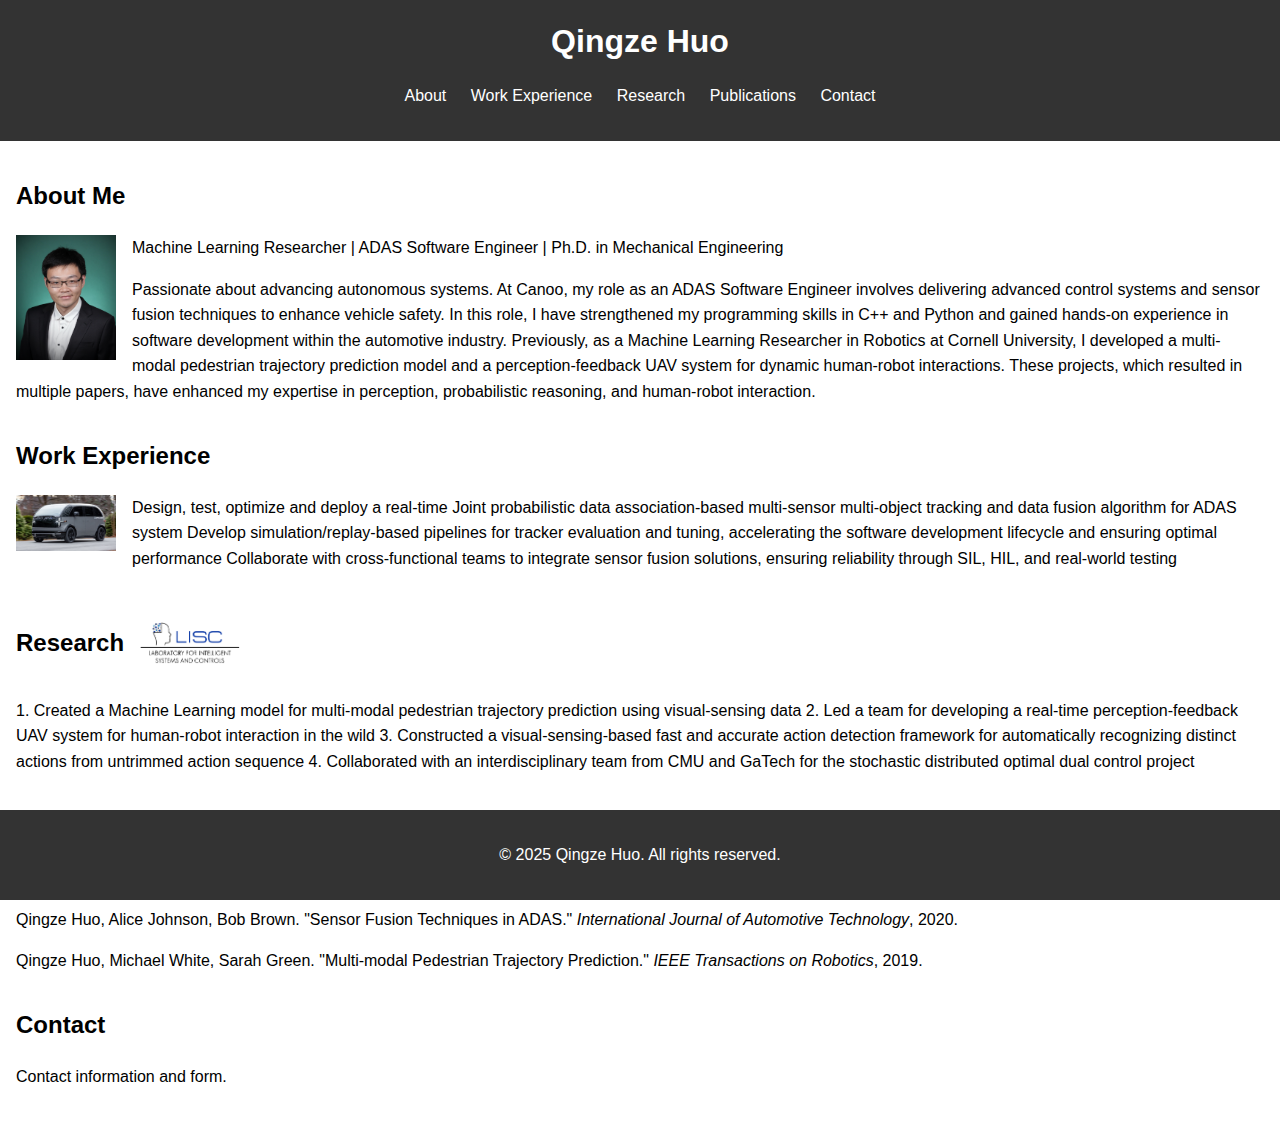
==== index.html @ 4735764d "Refactor research section in index.html to include a header and structured publications list; update" ====
<!DOCTYPE html>
<html lang="en">
    <head>
        <meta charset="UTF-8">
        <meta name="viewport" content="width=device-width, initial-scale=1.0">
        <title>Qingze Huo</title>
        <link rel="stylesheet" href="styles.css">
    </head>
    <body>
        <header>
            <h1>Qingze Huo</h1>
            <nav>
                <ul>
                    <li><a href="#about">About</a></li>
                    <li><a href="#work">Work Experience</a></li>
                    <li><a href="#research">Research</a></li>
                    <li><a href="#publications">Publications</a></li>
                    <li><a href="#contact">Contact</a></li>
                </ul>
            </nav>
        </header>
        <main>
            <section id="about">
                <h2>About Me</h2>
                <img src="images/headshot.jpg" alt="Qingze Huo" class="float-image">
                <p>Machine Learning Researcher | ADAS Software Engineer | Ph.D. in Mechanical Engineering</p>
                <p>Passionate about advancing autonomous systems. 
                    At Canoo, my role as an ADAS Software Engineer involves delivering advanced control systems and sensor fusion techniques to enhance vehicle safety. 
                    In this role, I have strengthened my programming skills in C++ and Python and gained hands-on experience in software development within the automotive industry. 
                    Previously, as a Machine Learning Researcher in Robotics at Cornell University, I developed a multi-modal pedestrian trajectory prediction model and a perception-feedback UAV system for dynamic human-robot interactions.
                    These projects, which resulted in multiple papers, have enhanced my expertise in perception, probabilistic reasoning, and human-robot interaction.</p>
            </section>
            <section id="work">
                <h2>Work Experience</h2>
                <img src="images/Canoo-LDV-28.jpg.avif" alt="Work Experience Image" class="float-image">
                <p>Design, test, optimize and deploy a real-time Joint probabilistic data association-based multi-sensor multi-object tracking and data fusion algorithm for ADAS system
                Develop simulation/replay-based pipelines for tracker evaluation and tuning, accelerating the software development lifecycle and ensuring optimal performance
                Collaborate with cross-functional teams to integrate sensor fusion solutions, ensuring reliability through SIL, HIL, and real-world testing</p>
            </section>
            <section id="research">
                <div class="research-header">
                    <h2>Research</h2>
                    <img src="images/lisc_logo_new.png" alt="Research Image" class="research-image">
                </div>
                <p>1. Created a Machine Learning model for multi-modal pedestrian trajectory prediction using visual-sensing data
                    2. Led a team for developing a real-time perception-feedback UAV system for human-robot interaction in the wild
                    3. Constructed a visual-sensing-based fast and accurate action detection framework for automatically recognizing distinct actions from untrimmed action sequence
                    4. Collaborated with an interdisciplinary team from CMU and GaTech for the stochastic distributed optimal dual control project</p>
            </section>
            <section id="publications">
                <h2>Publications</h2>
                <ul class="publications-list">
                    <li>Qingze Huo, John Doe, Jane Smith. "Advanced Control Systems for Autonomous Vehicles." <em>Journal of Autonomous Systems</em>, 2021.</li>
                    <li>Qingze Huo, Alice Johnson, Bob Brown. "Sensor Fusion Techniques in ADAS." <em>International Journal of Automotive Technology</em>, 2020.</li>
                    <li>Qingze Huo, Michael White, Sarah Green. "Multi-modal Pedestrian Trajectory Prediction." <em>IEEE Transactions on Robotics</em>, 2019.</li>
                    <!-- Add more publications as needed -->
                </ul>
            </section>
            <section id="contact">
                <h2>Contact</h2>
                <p>Contact information and form.</p>
            </section>
        </main>
        <footer>
            <p>&copy; 2025 Qingze Huo. All rights reserved.</p>
        </footer>
    </body>
</html>
---- styles.css ----
body {
    font-family: Arial, sans-serif;
    margin: 0;
    padding: 0;
    line-height: 1.6;
}

header {
    background: #333;
    color: #fff;
    padding: 1rem 0;
    text-align: center;
}

header h1 {
    margin: 0;
}

nav ul {
    list-style: none;
    padding: 0;
}

nav ul li {
    display: inline;
    margin: 0 10px;
}

nav ul li a {
    color: #fff;
    text-decoration: none;
}

main {
    padding: 1rem;
}

section {
    margin-bottom: 2rem;
}

.float-image {
    float: left;
    margin-right: 1rem;
    width: 100px; /* Adjusted width */
    height: auto; /* Maintain aspect ratio */
}

.research-header {
    display: flex;
    align-items: center;
}

.research-image {
    margin-left: 1rem;
    width: 100px; /* Adjusted width */
    height: auto; /* Maintain aspect ratio */
}

.publications-list {
    list-style-type: none; /* Remove default list styling */
    padding: 0;
}

.publications-list li {
    margin-bottom: 1rem; /* Add space between list items */
}

footer {
    background: #333;
    color: #fff;
    text-align: center;
    padding: 1rem 0;
    position: fixed;
    width: 100%;
    bottom: 0;
}

img {
    max-width: 100%;
    height: auto;
}
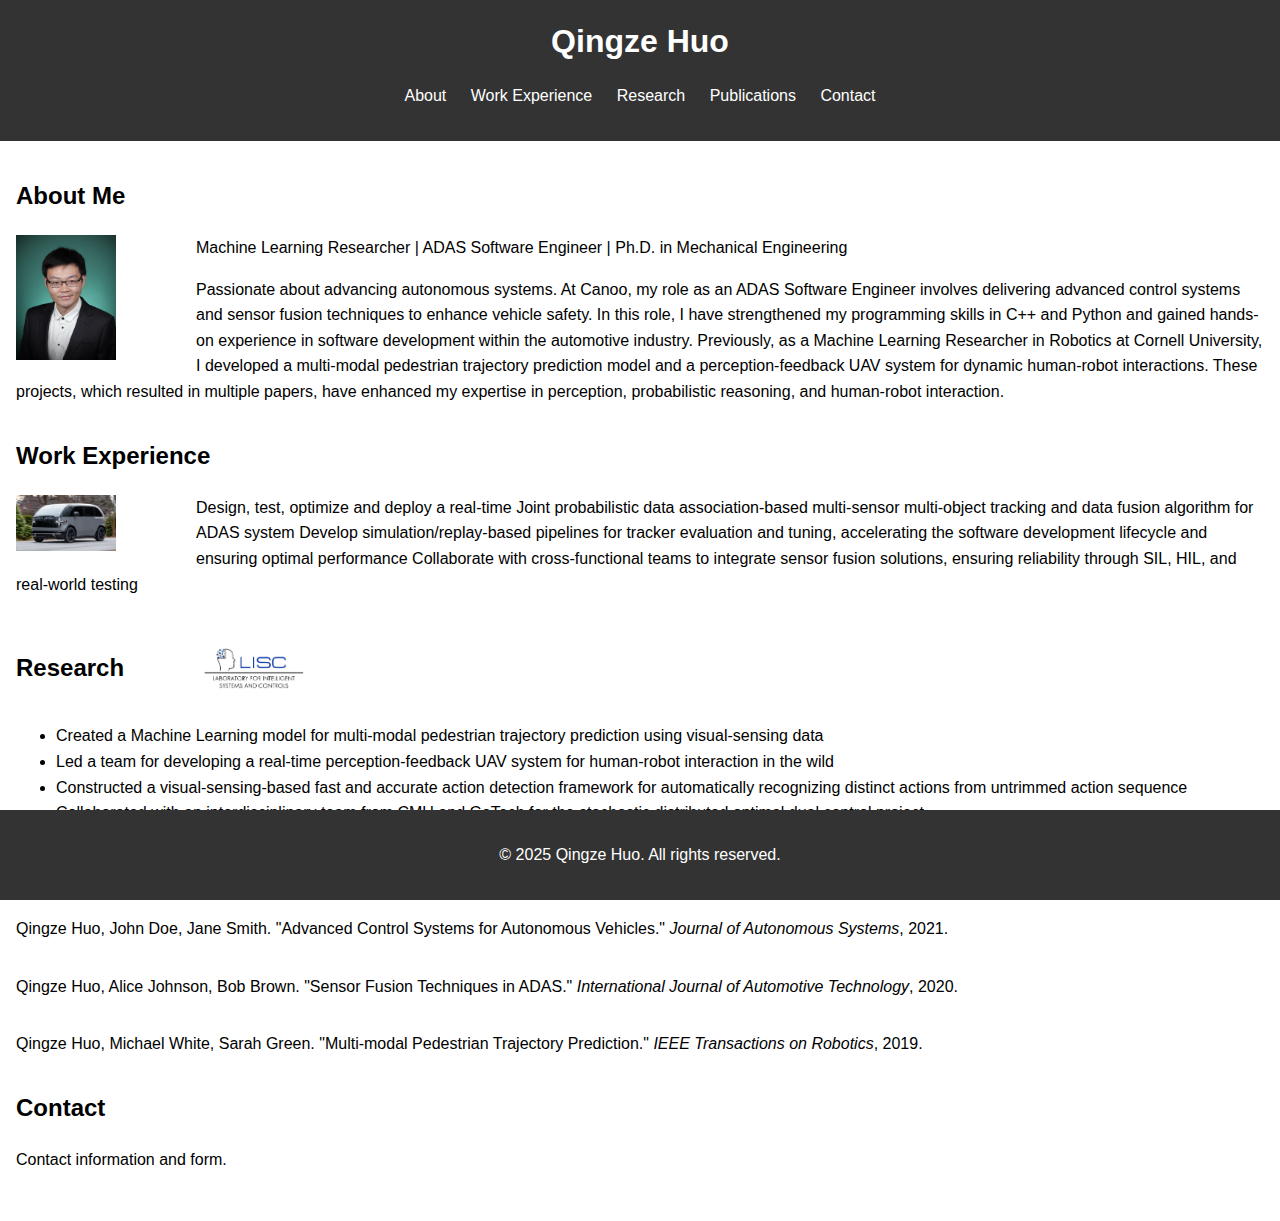
==== commit 672fc1a4: "Refactor research section in index.html to use a structured list for publications; update styles.css" ====
--- a/index.html
+++ b/index.html
@@ -42,10 +42,12 @@
                     <h2>Research</h2>
                     <img src="images/lisc_logo_new.png" alt="Research Image" class="research-image">
                 </div>
-                <p>1. Created a Machine Learning model for multi-modal pedestrian trajectory prediction using visual-sensing data
-                    2. Led a team for developing a real-time perception-feedback UAV system for human-robot interaction in the wild
-                    3. Constructed a visual-sensing-based fast and accurate action detection framework for automatically recognizing distinct actions from untrimmed action sequence
-                    4. Collaborated with an interdisciplinary team from CMU and GaTech for the stochastic distributed optimal dual control project</p>
+                <ul>
+                    <li>Created a Machine Learning model for multi-modal pedestrian trajectory prediction using visual-sensing data</li>
+                    <li>Led a team for developing a real-time perception-feedback UAV system for human-robot interaction in the wild</li>
+                    <li>Constructed a visual-sensing-based fast and accurate action detection framework for automatically recognizing distinct actions from untrimmed action sequence</li>
+                    <li>Collaborated with an interdisciplinary team from CMU and GaTech for the stochastic distributed optimal dual control project</li>
+                </ul>
             </section>
             <section id="publications">
                 <h2>Publications</h2>
--- a/styles.css
+++ b/styles.css
@@ -41,7 +41,7 @@
 
 .float-image {
     float: left;
-    margin-right: 1rem;
+    margin-right: 5rem;
     width: 100px; /* Adjusted width */
     height: auto; /* Maintain aspect ratio */
 }
@@ -52,7 +52,7 @@
 }
 
 .research-image {
-    margin-left: 1rem;
+    margin-left: 5rem;
     width: 100px; /* Adjusted width */
     height: auto; /* Maintain aspect ratio */
 }
@@ -63,7 +63,7 @@
 }
 
 .publications-list li {
-    margin-bottom: 1rem; /* Add space between list items */
+    margin-bottom: 2rem; /* Add space between list items */
 }
 
 footer {
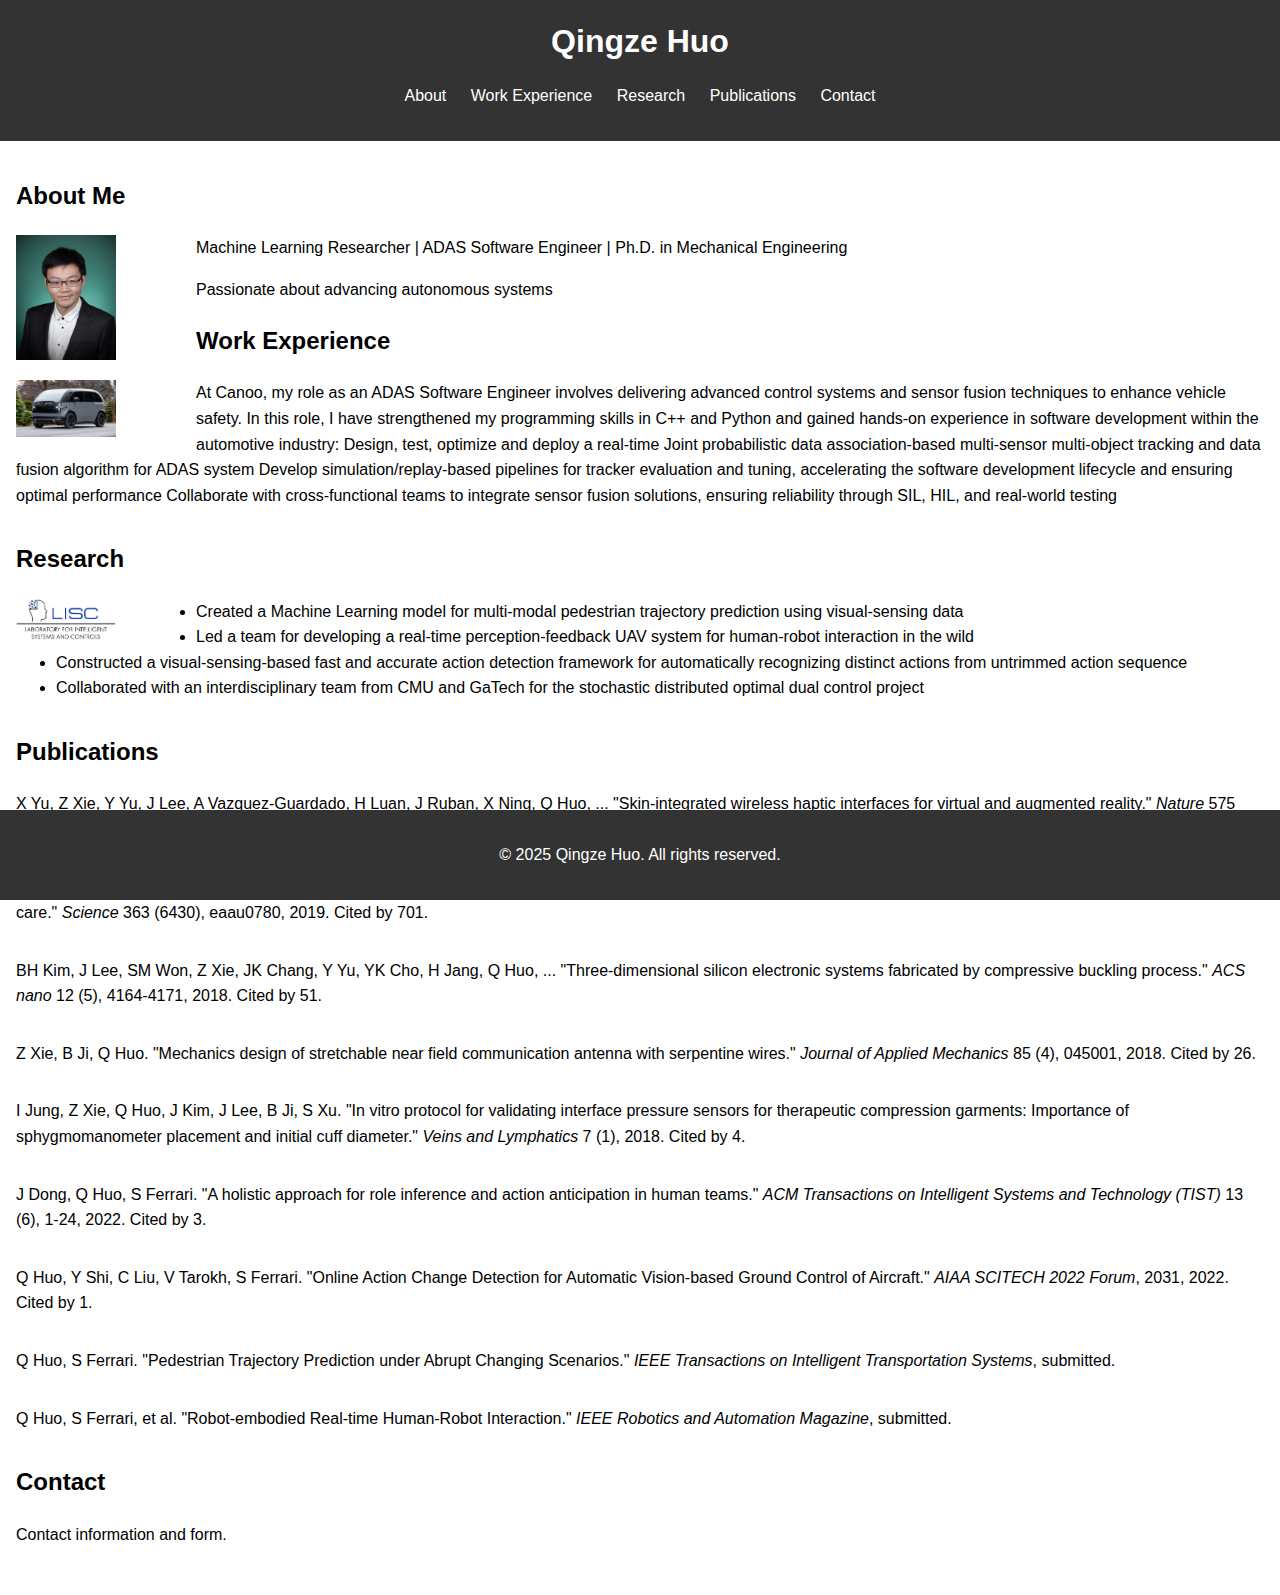
==== commit 5cb98657: "Update personal and research sections in index.html; enhance work experience details and add new pub" ====
--- a/index.html
+++ b/index.html
@@ -24,24 +24,19 @@
                 <h2>About Me</h2>
                 <img src="images/headshot.jpg" alt="Qingze Huo" class="float-image">
                 <p>Machine Learning Researcher | ADAS Software Engineer | Ph.D. in Mechanical Engineering</p>
-                <p>Passionate about advancing autonomous systems. 
-                    At Canoo, my role as an ADAS Software Engineer involves delivering advanced control systems and sensor fusion techniques to enhance vehicle safety. 
-                    In this role, I have strengthened my programming skills in C++ and Python and gained hands-on experience in software development within the automotive industry. 
-                    Previously, as a Machine Learning Researcher in Robotics at Cornell University, I developed a multi-modal pedestrian trajectory prediction model and a perception-feedback UAV system for dynamic human-robot interactions.
-                    These projects, which resulted in multiple papers, have enhanced my expertise in perception, probabilistic reasoning, and human-robot interaction.</p>
-            </section>
+                <p>Passionate about advancing autonomous systems </p>
             <section id="work">
                 <h2>Work Experience</h2>
                 <img src="images/Canoo-LDV-28.jpg.avif" alt="Work Experience Image" class="float-image">
-                <p>Design, test, optimize and deploy a real-time Joint probabilistic data association-based multi-sensor multi-object tracking and data fusion algorithm for ADAS system
+                <p>At Canoo, my role as an ADAS Software Engineer involves delivering advanced control systems and sensor fusion techniques to enhance vehicle safety. 
+                In this role, I have strengthened my programming skills in C++ and Python and gained hands-on experience in software development within the automotive industry:
+                Design, test, optimize and deploy a real-time Joint probabilistic data association-based multi-sensor multi-object tracking and data fusion algorithm for ADAS system
                 Develop simulation/replay-based pipelines for tracker evaluation and tuning, accelerating the software development lifecycle and ensuring optimal performance
                 Collaborate with cross-functional teams to integrate sensor fusion solutions, ensuring reliability through SIL, HIL, and real-world testing</p>
             </section>
             <section id="research">
-                <div class="research-header">
-                    <h2>Research</h2>
-                    <img src="images/lisc_logo_new.png" alt="Research Image" class="research-image">
-                </div>
+                <h2>Research</h2>
+                <img src="images/lisc_logo_new.png" alt="lisc logo" class="float-image">
                 <ul>
                     <li>Created a Machine Learning model for multi-modal pedestrian trajectory prediction using visual-sensing data</li>
                     <li>Led a team for developing a real-time perception-feedback UAV system for human-robot interaction in the wild</li>
@@ -52,9 +47,15 @@
             <section id="publications">
                 <h2>Publications</h2>
                 <ul class="publications-list">
-                    <li>Qingze Huo, John Doe, Jane Smith. "Advanced Control Systems for Autonomous Vehicles." <em>Journal of Autonomous Systems</em>, 2021.</li>
-                    <li>Qingze Huo, Alice Johnson, Bob Brown. "Sensor Fusion Techniques in ADAS." <em>International Journal of Automotive Technology</em>, 2020.</li>
-                    <li>Qingze Huo, Michael White, Sarah Green. "Multi-modal Pedestrian Trajectory Prediction." <em>IEEE Transactions on Robotics</em>, 2019.</li>
+                    <li>X Yu, Z Xie, Y Yu, J Lee, A Vazquez-Guardado, H Luan, J Ruban, X Ning, Q Huo, ... "Skin-integrated wireless haptic interfaces for virtual and augmented reality." <em>Nature</em> 575 (7783), 473-479, 2019. Cited by 852.</li>
+                    <li>HU Chung, BH Kim, JY Lee, J Lee, Z Xie, EM Ibler, KH Lee, A Banks, Q Huo, ... "Binodal, wireless epidermal electronic systems with in-sensor analytics for neonatal intensive care." <em>Science</em> 363 (6430), eaau0780, 2019. Cited by 701.</li>
+                    <li>BH Kim, J Lee, SM Won, Z Xie, JK Chang, Y Yu, YK Cho, H Jang, Q Huo, ... "Three-dimensional silicon electronic systems fabricated by compressive buckling process." <em>ACS nano</em> 12 (5), 4164-4171, 2018. Cited by 51.</li>
+                    <li>Z Xie, B Ji, Q Huo. "Mechanics design of stretchable near field communication antenna with serpentine wires." <em>Journal of Applied Mechanics</em> 85 (4), 045001, 2018. Cited by 26.</li>
+                    <li>I Jung, Z Xie, Q Huo, J Kim, J Lee, B Ji, S Xu. "In vitro protocol for validating interface pressure sensors for therapeutic compression garments: Importance of sphygmomanometer placement and initial cuff diameter." <em>Veins and Lymphatics</em> 7 (1), 2018. Cited by 4.</li>
+                    <li>J Dong, Q Huo, S Ferrari. "A holistic approach for role inference and action anticipation in human teams." <em>ACM Transactions on Intelligent Systems and Technology (TIST)</em> 13 (6), 1-24, 2022. Cited by 3.</li>
+                    <li>Q Huo, Y Shi, C Liu, V Tarokh, S Ferrari. "Online Action Change Detection for Automatic Vision-based Ground Control of Aircraft." <em>AIAA SCITECH 2022 Forum</em>, 2031, 2022. Cited by 1.</li>
+                    <li>Q Huo, S Ferrari. "Pedestrian Trajectory Prediction under Abrupt Changing Scenarios." <em>IEEE Transactions on Intelligent Transportation Systems</em>, submitted.</li>
+                    <li>Q Huo, S Ferrari, et al. "Robot-embodied Real-time Human-Robot Interaction." <em>IEEE Robotics and Automation Magazine</em>, submitted.</li>
                     <!-- Add more publications as needed -->
                 </ul>
             </section>
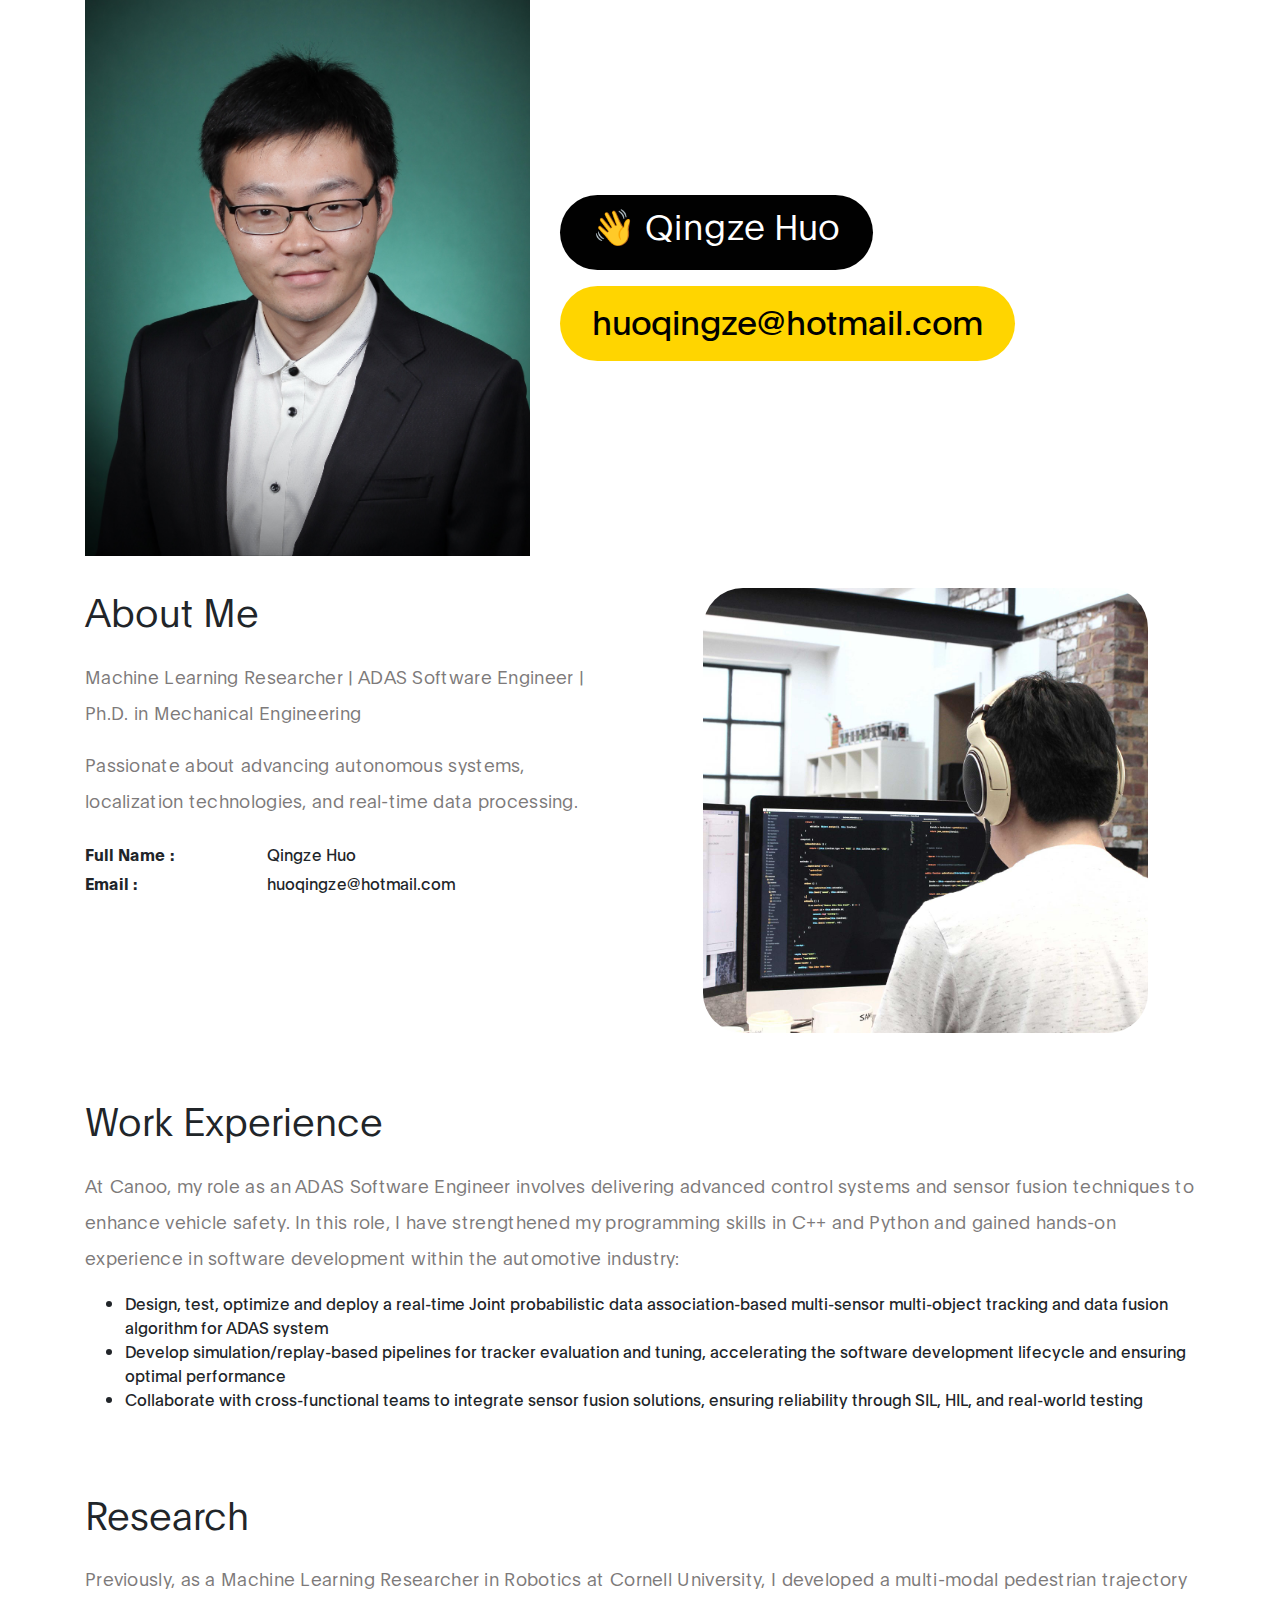
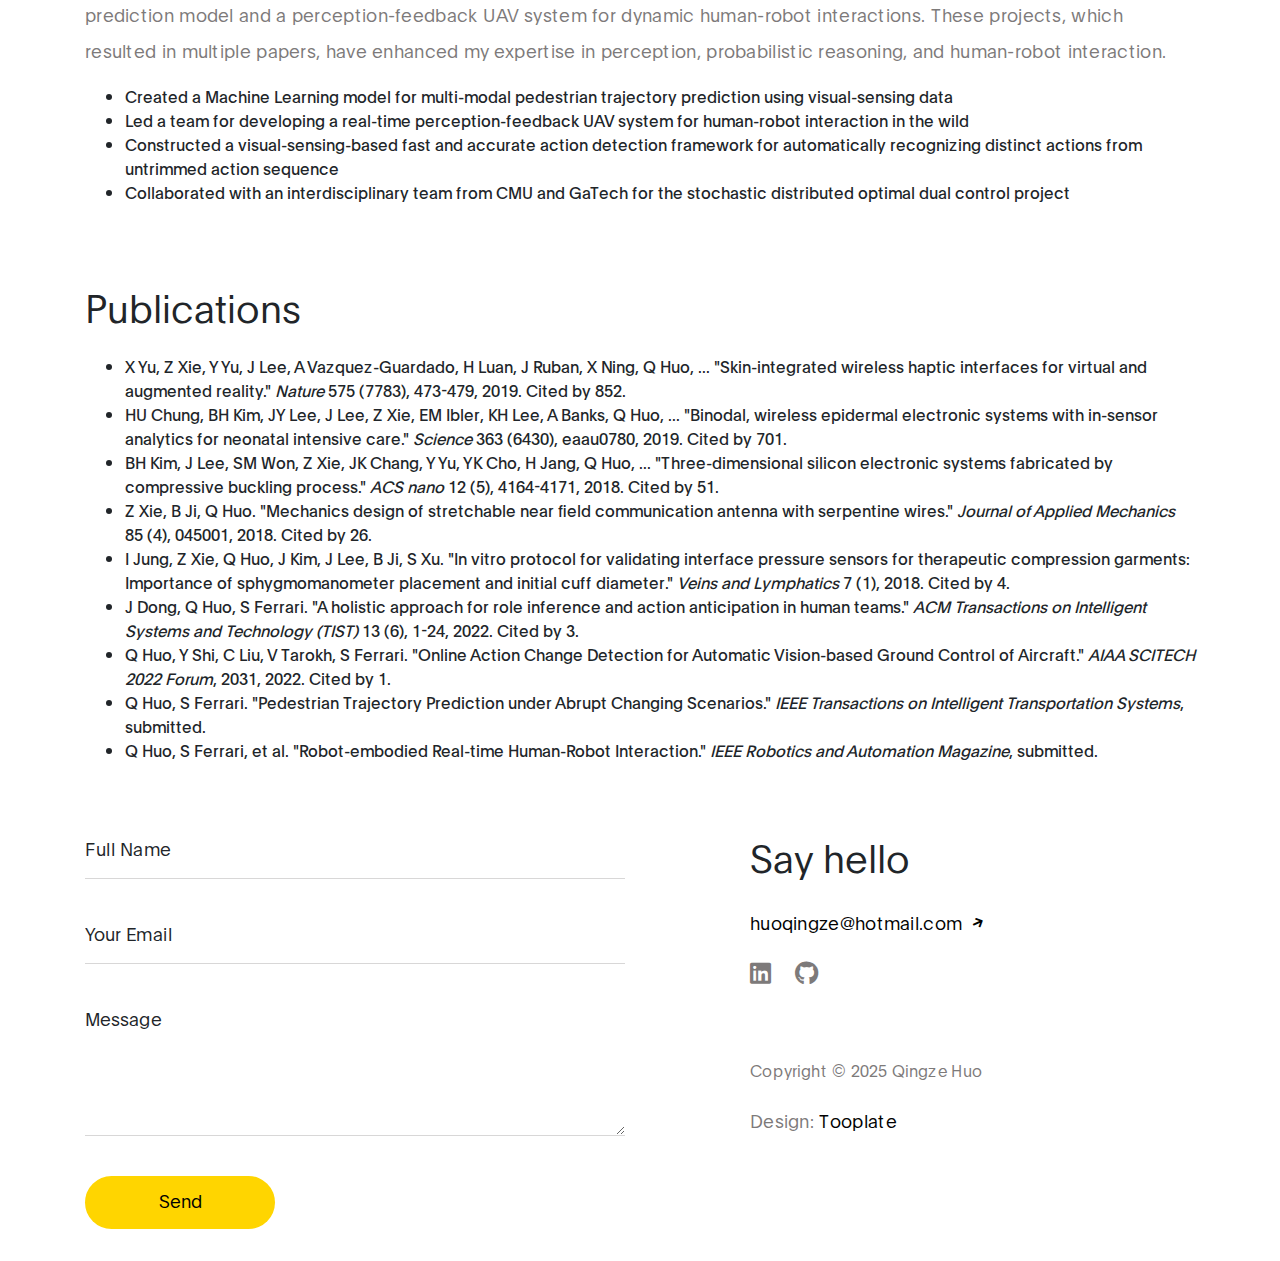
==== commit ab55bf3d: "Add Owl Carousel and Smooth Scroll functionality; include necessary CSS and JS files" ====
--- a/index.html
+++ b/index.html
@@ -1,71 +1,202 @@
-<!DOCTYPE html>
-<html lang="en">
-    <head>
-        <meta charset="UTF-8">
-        <meta name="viewport" content="width=device-width, initial-scale=1.0">
-        <title>Qingze Huo</title>
-        <link rel="stylesheet" href="styles.css">
-    </head>
-    <body>
-        <header>
-            <h1>Qingze Huo</h1>
-            <nav>
-                <ul>
-                    <li><a href="#about">About</a></li>
-                    <li><a href="#work">Work Experience</a></li>
-                    <li><a href="#research">Research</a></li>
-                    <li><a href="#publications">Publications</a></li>
-                    <li><a href="#contact">Contact</a></li>
-                </ul>
-            </nav>
-        </header>
-        <main>
-            <section id="about">
-                <h2>About Me</h2>
-                <img src="images/headshot.jpg" alt="Qingze Huo" class="float-image">
-                <p>Machine Learning Researcher | ADAS Software Engineer | Ph.D. in Mechanical Engineering</p>
-                <p>Passionate about advancing autonomous systems </p>
-            <section id="work">
-                <h2>Work Experience</h2>
-                <img src="images/Canoo-LDV-28.jpg.avif" alt="Work Experience Image" class="float-image">
-                <p>At Canoo, my role as an ADAS Software Engineer involves delivering advanced control systems and sensor fusion techniques to enhance vehicle safety. 
-                In this role, I have strengthened my programming skills in C++ and Python and gained hands-on experience in software development within the automotive industry:
-                Design, test, optimize and deploy a real-time Joint probabilistic data association-based multi-sensor multi-object tracking and data fusion algorithm for ADAS system
-                Develop simulation/replay-based pipelines for tracker evaluation and tuning, accelerating the software development lifecycle and ensuring optimal performance
-                Collaborate with cross-functional teams to integrate sensor fusion solutions, ensuring reliability through SIL, HIL, and real-world testing</p>
-            </section>
-            <section id="research">
-                <h2>Research</h2>
-                <img src="images/lisc_logo_new.png" alt="lisc logo" class="float-image">
-                <ul>
-                    <li>Created a Machine Learning model for multi-modal pedestrian trajectory prediction using visual-sensing data</li>
-                    <li>Led a team for developing a real-time perception-feedback UAV system for human-robot interaction in the wild</li>
-                    <li>Constructed a visual-sensing-based fast and accurate action detection framework for automatically recognizing distinct actions from untrimmed action sequence</li>
-                    <li>Collaborated with an interdisciplinary team from CMU and GaTech for the stochastic distributed optimal dual control project</li>
-                </ul>
-            </section>
-            <section id="publications">
-                <h2>Publications</h2>
-                <ul class="publications-list">
-                    <li>X Yu, Z Xie, Y Yu, J Lee, A Vazquez-Guardado, H Luan, J Ruban, X Ning, Q Huo, ... "Skin-integrated wireless haptic interfaces for virtual and augmented reality." <em>Nature</em> 575 (7783), 473-479, 2019. Cited by 852.</li>
-                    <li>HU Chung, BH Kim, JY Lee, J Lee, Z Xie, EM Ibler, KH Lee, A Banks, Q Huo, ... "Binodal, wireless epidermal electronic systems with in-sensor analytics for neonatal intensive care." <em>Science</em> 363 (6430), eaau0780, 2019. Cited by 701.</li>
-                    <li>BH Kim, J Lee, SM Won, Z Xie, JK Chang, Y Yu, YK Cho, H Jang, Q Huo, ... "Three-dimensional silicon electronic systems fabricated by compressive buckling process." <em>ACS nano</em> 12 (5), 4164-4171, 2018. Cited by 51.</li>
-                    <li>Z Xie, B Ji, Q Huo. "Mechanics design of stretchable near field communication antenna with serpentine wires." <em>Journal of Applied Mechanics</em> 85 (4), 045001, 2018. Cited by 26.</li>
-                    <li>I Jung, Z Xie, Q Huo, J Kim, J Lee, B Ji, S Xu. "In vitro protocol for validating interface pressure sensors for therapeutic compression garments: Importance of sphygmomanometer placement and initial cuff diameter." <em>Veins and Lymphatics</em> 7 (1), 2018. Cited by 4.</li>
-                    <li>J Dong, Q Huo, S Ferrari. "A holistic approach for role inference and action anticipation in human teams." <em>ACM Transactions on Intelligent Systems and Technology (TIST)</em> 13 (6), 1-24, 2022. Cited by 3.</li>
-                    <li>Q Huo, Y Shi, C Liu, V Tarokh, S Ferrari. "Online Action Change Detection for Automatic Vision-based Ground Control of Aircraft." <em>AIAA SCITECH 2022 Forum</em>, 2031, 2022. Cited by 1.</li>
-                    <li>Q Huo, S Ferrari. "Pedestrian Trajectory Prediction under Abrupt Changing Scenarios." <em>IEEE Transactions on Intelligent Transportation Systems</em>, submitted.</li>
-                    <li>Q Huo, S Ferrari, et al. "Robot-embodied Real-time Human-Robot Interaction." <em>IEEE Robotics and Automation Magazine</em>, submitted.</li>
-                    <!-- Add more publications as needed -->
-                </ul>
-            </section>
-            <section id="contact">
-                <h2>Contact</h2>
-                <p>Contact information and form.</p>
-            </section>
-        </main>
-        <footer>
-            <p>&copy; 2025 Qingze Huo. All rights reserved.</p>
-        </footer>
-    </body>
+<!DOCTYPE html>
+<html lang="en">
+<head>
+    <title>Qingze Huo - Professional website</title>
+    <meta charset="UTF-8">
+    <meta http-equiv="X-UA-Compatible" content="IE=Edge">
+    <meta name="description" content="">
+    <meta name="keywords" content="">
+    <meta name="author" content="Tooplate">
+    <meta name="viewport" content="width=device-width, initial-scale=1, maximum-scale=1">
+
+    <link rel="stylesheet" href="css/bootstrap.min.css">
+    <link rel="stylesheet" href="css/all.min.css">
+    <link rel="stylesheet" href="css/owl.carousel.min.css">
+    <link rel="stylesheet" href="css/owl.theme.default.min.css">
+    <link rel="stylesheet" href="css/tooplate-ben-resume-style.css">
+</head>
+
+<body data-spy="scroll" data-target="#navbarNav" data-offset="50">
+
+    <!-- MENU BAR -->
+    <nav class="navbar navbar-expand-lg">
+        <div class="container">
+            <a class="navbar-brand" href="#">Qingze Huo</a>
+            <button class="navbar-toggler" type="button" data-toggle="collapse" data-target="#navbarNav" aria-controls="navbarNav" aria-expanded="false" aria-label="Toggle navigation">
+                <span class="navbar-toggler-icon"></span>
+            </button>
+            <div class="collapse navbar-collapse" id="navbarNav">
+                <ul class="navbar-nav mx-auto">
+                    <li class="nav-item">
+                        <a href="#intro" class="nav-link smoothScroll">Introduction</a>
+                    </li>
+                    <li class="nav-item">
+                        <a href="#about" class="nav-link smoothScroll">About Me</a>
+                    </li>
+                    <li class="nav-item">
+                        <a href="#work" class="nav-link smoothScroll">Work Experience</a>
+                    </li>
+                    <li class="nav-item">
+                        <a href="#research" class="nav-link smoothScroll">Research</a>
+                    </li>
+                    <li class="nav-item">
+                        <a href="#publications" class="nav-link smoothScroll">Publications</a>
+                    </li>
+                    <li class="nav-item">
+                        <a href="#contact" class="nav-link smoothScroll">Contact</a>
+                    </li>
+                </ul>
+                <div class="mt-lg-0 mt-3 mb-4 mb-lg-0">
+                    <a href="#" class="custom-btn btn" download>Download CV</a>
+                </div>
+            </div>
+        </div>
+    </nav>
+
+    <!-- HERO -->
+    <section class="hero d-flex flex-column justify-content-center align-items-center" id="intro">
+        <div class="container">
+            <div class="row">
+                <div class="mx-auto col-lg-5 col-md-5 col-10">
+                    <img src="images/headshot.jpg" class="img-fluid" alt="Qingze Huo">
+                </div>
+                <div class="d-flex flex-column justify-content-center align-items-center col-lg-7 col-md-7 col-12">
+                    <div class="hero-text">
+                        <h1 class="hero-title">👋 Qingze Huo</h1>
+                        <a href="mailto:huoqingze@hotmail.com" class="email-link">huoqingze@hotmail.com</a>
+                    </div>
+                </div>
+            </div>
+        </div>
+    </section>
+
+    <!-- ABOUT -->
+    <section class="about section-padding" id="about">
+        <div class="container">
+            <div class="row">
+                <div class="col-lg-6 col-md-6 col-12">
+                    <h3 class="mb-4">About Me</h3>
+                    <p>Machine Learning Researcher | ADAS Software Engineer | Ph.D. in Mechanical Engineering</p>
+                    <p>Passionate about advancing autonomous systems, localization technologies, and real-time data processing.</p>
+                    <ul class="mt-4 mb-5 mb-lg-0 profile-list list-unstyled">
+                        <li><strong>Full Name :</strong> Qingze Huo</li>
+                        <li><strong>Email :</strong> huoqingze@hotmail.com</li>
+                    </ul>
+                </div>
+                <div class="col-lg-5 mx-auto col-md-6 col-12">
+                    <img src="images/true-agency.jpg" class="about-image img-fluid" alt="Qingze Huo">
+                </div>
+            </div>
+        </div>
+    </section>
+
+    <!-- WORK EXPERIENCE -->
+    <section class="about section-padding" id="work">
+        <div class="container">
+            <div class="row">
+                <div class="col-lg-12 col-12">
+                    <h3 class="mb-4">Work Experience</h3>
+                    <!-- <img src="images/Canoo-LDV-28.jpg.avif" alt="Work Experience Image" class="float-image"> -->
+                    <p>At Canoo, my role as an ADAS Software Engineer involves delivering advanced control systems and sensor fusion techniques to enhance vehicle safety. In this role, I have strengthened my programming skills in C++ and Python and gained hands-on experience in software development within the automotive industry:</p>
+                    <ul>
+                        <li>Design, test, optimize and deploy a real-time Joint probabilistic data association-based multi-sensor multi-object tracking and data fusion algorithm for ADAS system</li>
+                        <li>Develop simulation/replay-based pipelines for tracker evaluation and tuning, accelerating the software development lifecycle and ensuring optimal performance</li>
+                        <li>Collaborate with cross-functional teams to integrate sensor fusion solutions, ensuring reliability through SIL, HIL, and real-world testing</li>
+                    </ul>
+                </div>
+            </div>
+        </div>
+    </section>
+
+    <!-- RESEARCH -->
+    <section class="about section-padding" id="research">
+        <div class="container">
+            <div class="row">
+                <div class="col-lg-12 col-12">
+                    <h3 class="mb-4">Research</h3>
+                    <!-- <img src="images/lisc_logo_new.png" alt="Research Image" class="float-image"> -->
+                    <p> Previously, as a Machine Learning Researcher in Robotics at Cornell University, I developed a multi-modal pedestrian trajectory prediction model and a perception-feedback UAV system for dynamic human-robot interactions.
+                        These projects, which resulted in multiple papers, have enhanced my expertise in perception, probabilistic reasoning, and human-robot interaction.</p>
+                    <ul>
+                        <li>Created a Machine Learning model for multi-modal pedestrian trajectory prediction using visual-sensing data</li>
+                        <li>Led a team for developing a real-time perception-feedback UAV system for human-robot interaction in the wild</li>
+                        <li>Constructed a visual-sensing-based fast and accurate action detection framework for automatically recognizing distinct actions from untrimmed action sequence</li>
+                        <li>Collaborated with an interdisciplinary team from CMU and GaTech for the stochastic distributed optimal dual control project</li>
+                    </ul>
+                </div>
+            </div>
+        </div>
+    </section>
+
+    <!-- PUBLICATIONS -->
+    <section class="about section-padding" id="publications">
+        <div class="container">
+            <div class="row">
+                <div class="col-lg-12 col-12">
+                    <h3 class="mb-4">Publications</h3>
+                    <ul class="publications-list">
+                        <li>X Yu, Z Xie, Y Yu, J Lee, A Vazquez-Guardado, H Luan, J Ruban, X Ning, Q Huo, ... "Skin-integrated wireless haptic interfaces for virtual and augmented reality." <em>Nature</em> 575 (7783), 473-479, 2019. Cited by 852.</li>
+                        <li>HU Chung, BH Kim, JY Lee, J Lee, Z Xie, EM Ibler, KH Lee, A Banks, Q Huo, ... "Binodal, wireless epidermal electronic systems with in-sensor analytics for neonatal intensive care." <em>Science</em> 363 (6430), eaau0780, 2019. Cited by 701.</li>
+                        <li>BH Kim, J Lee, SM Won, Z Xie, JK Chang, Y Yu, YK Cho, H Jang, Q Huo, ... "Three-dimensional silicon electronic systems fabricated by compressive buckling process." <em>ACS nano</em> 12 (5), 4164-4171, 2018. Cited by 51.</li>
+                        <li>Z Xie, B Ji, Q Huo. "Mechanics design of stretchable near field communication antenna with serpentine wires." <em>Journal of Applied Mechanics</em> 85 (4), 045001, 2018. Cited by 26.</li>
+                        <li>I Jung, Z Xie, Q Huo, J Kim, J Lee, B Ji, S Xu. "In vitro protocol for validating interface pressure sensors for therapeutic compression garments: Importance of sphygmomanometer placement and initial cuff diameter." <em>Veins and Lymphatics</em> 7 (1), 2018. Cited by 4.</li>
+                        <li>J Dong, Q Huo, S Ferrari. "A holistic approach for role inference and action anticipation in human teams." <em>ACM Transactions on Intelligent Systems and Technology (TIST)</em> 13 (6), 1-24, 2022. Cited by 3.</li>
+                        <li>Q Huo, Y Shi, C Liu, V Tarokh, S Ferrari. "Online Action Change Detection for Automatic Vision-based Ground Control of Aircraft." <em>AIAA SCITECH 2022 Forum</em>, 2031, 2022. Cited by 1.</li>
+                        <li>Q Huo, S Ferrari. "Pedestrian Trajectory Prediction under Abrupt Changing Scenarios." <em>IEEE Transactions on Intelligent Transportation Systems</em>, submitted.</li>
+                        <li>Q Huo, S Ferrari, et al. "Robot-embodied Real-time Human-Robot Interaction." <em>IEEE Robotics and Automation Magazine</em>, submitted.</li>
+                    </ul>
+                </div>
+            </div>
+        </div>
+    </section>
+
+    <!-- CONTACT -->
+    <section class="contact section-padding pt-0" id="contact">
+        <div class="container">
+            <div class="row">
+                <div class="col-lg-6 col-md-6 col-12">
+                    <form action="#" method="get" class="contact-form webform" role="form">
+                        <div class="form-group d-flex flex-column-reverse">
+                            <input type="text" class="form-control" name="cf-name" id="cf-name" placeholder="Your Name">
+                            <label for="cf-name" class="webform-label">Full Name</label>
+                        </div>
+                        <div class="form-group d-flex flex-column-reverse">
+                            <input type="email" class="form-control" name="cf-email" id="cf-email" placeholder="Your Email">
+                            <label for="cf-email" class="webform-label">Your Email</label>
+                        </div>
+                        <div class="form-group d-flex flex-column-reverse">
+                            <textarea class="form-control" rows="5" name="cf-message" id="cf-message" placeholder="Your Message"></textarea>
+                            <label for="cf-message" class="webform-label">Message</label>
+                        </div>
+                        <button type="submit" class="form-control" id="submit-button" name="submit">Send</button>
+                    </form>
+                </div>
+                <div class="mx-auto col-lg-4 col-md-6 col-12">
+                    <h3 class="my-4 pt-4 pt-lg-0">Say hello</h3>
+                    <!-- <p class="mb-1">010-020-0340</p> -->
+                    <p>
+                        <a href="mailto:huoqingze@hotmail.com">
+                            huoqingze@hotmail.com
+                            <i class="fas fa-arrow-right custom-icon"></i>
+                        </a>
+                    </p>
+                    <ul class="social-links mt-2">
+                        <li><a href="https://www.linkedin.com/in/qingze-huo" rel="noopener" class="fab fa-linkedin"></a></li>
+                        <li><a href="https://github.com/brandonhuo" rel="noopener" class="fab fa-github"></a></li>        
+                    </ul>
+                    <p class="copyright-text mt-5 pt-3">Copyright &copy; 2025 Qingze Huo</p>
+                    <p>Design: <a href="https://www.tooplate.com" title="free HTML templates" target="_blank">Tooplate</a></p>
+                </div>
+            </div>
+        </div>
+    </section>
+
+    <!-- SCRIPTS -->
+    <script src="js/jquery.min.js"></script>
+    <script src="js/bootstrap.min.js"></script>
+    <script src="js/smoothscroll.js"></script>
+    <script src="js/owl.carousel.min.js"></script>
+    <script src="js/custom.js"></script>
+
+</body>
 </html>--- a/css/all.min.css
+++ b/css/all.min.css
@@ -0,0 +1,5 @@
+/*!
+ * Font Awesome Free 5.12.1 by @fontawesome - https://fontawesome.com
+ * License - https://fontawesome.com/license/free (Icons: CC BY 4.0, Fonts: SIL OFL 1.1, Code: MIT License)
+ */
+.fa,.fab,.fad,.fal,.far,.fas{-moz-osx-font-smoothing:grayscale;-webkit-font-smoothing:antialiased;display:inline-block;font-style:normal;font-variant:normal;text-rendering:auto;line-height:1}.fa-lg{font-size:1.33333em;line-height:.75em;vertical-align:-.0667em}.fa-xs{font-size:.75em}.fa-sm{font-size:.875em}.fa-1x{font-size:1em}.fa-2x{font-size:2em}.fa-3x{font-size:3em}.fa-4x{font-size:4em}.fa-5x{font-size:5em}.fa-6x{font-size:6em}.fa-7x{font-size:7em}.fa-8x{font-size:8em}.fa-9x{font-size:9em}.fa-10x{font-size:10em}.fa-fw{text-align:center;width:1.25em}.fa-ul{list-style-type:none;margin-left:2.5em;padding-left:0}.fa-ul>li{position:relative}.fa-li{left:-2em;position:absolute;text-align:center;width:2em;line-height:inherit}.fa-border{border:.08em solid #eee;border-radius:.1em;padding:.2em .25em .15em}.fa-pull-left{float:left}.fa-pull-right{float:right}.fa.fa-pull-left,.fab.fa-pull-left,.fal.fa-pull-left,.far.fa-pull-left,.fas.fa-pull-left{margin-right:.3em}.fa.fa-pull-right,.fab.fa-pull-right,.fal.fa-pull-right,.far.fa-pull-right,.fas.fa-pull-right{margin-left:.3em}.fa-spin{-webkit-animation:fa-spin 2s linear infinite;animation:fa-spin 2s linear infinite}.fa-pulse{-webkit-animation:fa-spin 1s steps(8) infinite;animation:fa-spin 1s steps(8) infinite}@-webkit-keyframes fa-spin{0%{-webkit-transform:rotate(0deg);transform:rotate(0deg)}to{-webkit-transform:rotate(1turn);transform:rotate(1turn)}}@keyframes fa-spin{0%{-webkit-transform:rotate(0deg);transform:rotate(0deg)}to{-webkit-transform:rotate(1turn);transform:rotate(1turn)}}.fa-rotate-90{-ms-filter:"progid:DXImageTransform.Microsoft.BasicImage(rotation=1)";-webkit-transform:rotate(90deg);transform:rotate(90deg)}.fa-rotate-180{-ms-filter:"progid:DXImageTransform.Microsoft.BasicImage(rotation=2)";-webkit-transform:rotate(180deg);transform:rotate(180deg)}.fa-rotate-270{-ms-filter:"progid:DXImageTransform.Microsoft.BasicImage(rotation=3)";-webkit-transform:rotate(270deg);transform:rotate(270deg)}.fa-flip-horizontal{-ms-filter:"progid:DXImageTransform.Microsoft.BasicImage(rotation=0, mirror=1)";-webkit-transform:scaleX(-1);transform:scaleX(-1)}.fa-flip-vertical{-webkit-transform:scaleY(-1);transform:scaleY(-1)}.fa-flip-both,.fa-flip-horizontal.fa-flip-vertical,.fa-flip-vertical{-ms-filter:"progid:DXImageTransform.Microsoft.BasicImage(rotation=2, mirror=1)"}.fa-flip-both,.fa-flip-horizontal.fa-flip-vertical{-webkit-transform:scale(-1);transform:scale(-1)}:root .fa-flip-both,:root .fa-flip-horizontal,:root .fa-flip-vertical,:root .fa-rotate-90,:root .fa-rotate-180,:root .fa-rotate-270{-webkit-filter:none;filter:none}.fa-stack{display:inline-block;height:2em;line-height:2em;position:relative;vertical-align:middle;width:2.5em}.fa-stack-1x,.fa-stack-2x{left:0;position:absolute;text-align:center;width:100%}.fa-stack-1x{line-height:inherit}.fa-stack-2x{font-size:2em}.fa-inverse{color:#fff}.fa-500px:before{content:"\f26e"}.fa-accessible-icon:before{content:"\f368"}.fa-accusoft:before{content:"\f369"}.fa-acquisitions-incorporated:before{content:"\f6af"}.fa-ad:before{content:"\f641"}.fa-address-book:before{content:"\f2b9"}.fa-address-card:before{content:"\f2bb"}.fa-adjust:before{content:"\f042"}.fa-adn:before{content:"\f170"}.fa-adobe:before{content:"\f778"}.fa-adversal:before{content:"\f36a"}.fa-affiliatetheme:before{content:"\f36b"}.fa-air-freshener:before{content:"\f5d0"}.fa-airbnb:before{content:"\f834"}.fa-algolia:before{content:"\f36c"}.fa-align-center:before{content:"\f037"}.fa-align-justify:before{content:"\f039"}.fa-align-left:before{content:"\f036"}.fa-align-right:before{content:"\f038"}.fa-alipay:before{content:"\f642"}.fa-allergies:before{content:"\f461"}.fa-amazon:before{content:"\f270"}.fa-amazon-pay:before{content:"\f42c"}.fa-ambulance:before{content:"\f0f9"}.fa-american-sign-language-interpreting:before{content:"\f2a3"}.fa-amilia:before{content:"\f36d"}.fa-anchor:before{content:"\f13d"}.fa-android:before{content:"\f17b"}.fa-angellist:before{content:"\f209"}.fa-angle-double-down:before{content:"\f103"}.fa-angle-double-left:before{content:"\f100"}.fa-angle-double-right:before{content:"\f101"}.fa-angle-double-up:before{content:"\f102"}.fa-angle-down:before{content:"\f107"}.fa-angle-left:before{content:"\f104"}.fa-angle-right:before{content:"\f105"}.fa-angle-up:before{content:"\f106"}.fa-angry:before{content:"\f556"}.fa-angrycreative:before{content:"\f36e"}.fa-angular:before{content:"\f420"}.fa-ankh:before{content:"\f644"}.fa-app-store:before{content:"\f36f"}.fa-app-store-ios:before{content:"\f370"}.fa-apper:before{content:"\f371"}.fa-apple:before{content:"\f179"}.fa-apple-alt:before{content:"\f5d1"}.fa-apple-pay:before{content:"\f415"}.fa-archive:before{content:"\f187"}.fa-archway:before{content:"\f557"}.fa-arrow-alt-circle-down:before{content:"\f358"}.fa-arrow-alt-circle-left:before{content:"\f359"}.fa-arrow-alt-circle-right:before{content:"\f35a"}.fa-arrow-alt-circle-up:before{content:"\f35b"}.fa-arrow-circle-down:before{content:"\f0ab"}.fa-arrow-circle-left:before{content:"\f0a8"}.fa-arrow-circle-right:before{content:"\f0a9"}.fa-arrow-circle-up:before{content:"\f0aa"}.fa-arrow-down:before{content:"\f063"}.fa-arrow-left:before{content:"\f060"}.fa-arrow-right:before{content:"\f061"}.fa-arrow-up:before{content:"\f062"}.fa-arrows-alt:before{content:"\f0b2"}.fa-arrows-alt-h:before{content:"\f337"}.fa-arrows-alt-v:before{content:"\f338"}.fa-artstation:before{content:"\f77a"}.fa-assistive-listening-systems:before{content:"\f2a2"}.fa-asterisk:before{content:"\f069"}.fa-asymmetrik:before{content:"\f372"}.fa-at:before{content:"\f1fa"}.fa-atlas:before{content:"\f558"}.fa-atlassian:before{content:"\f77b"}.fa-atom:before{content:"\f5d2"}.fa-audible:before{content:"\f373"}.fa-audio-description:before{content:"\f29e"}.fa-autoprefixer:before{content:"\f41c"}.fa-avianex:before{content:"\f374"}.fa-aviato:before{content:"\f421"}.fa-award:before{content:"\f559"}.fa-aws:before{content:"\f375"}.fa-baby:before{content:"\f77c"}.fa-baby-carriage:before{content:"\f77d"}.fa-backspace:before{content:"\f55a"}.fa-backward:before{content:"\f04a"}.fa-bacon:before{content:"\f7e5"}.fa-bahai:before{content:"\f666"}.fa-balance-scale:before{content:"\f24e"}.fa-balance-scale-left:before{content:"\f515"}.fa-balance-scale-right:before{content:"\f516"}.fa-ban:before{content:"\f05e"}.fa-band-aid:before{content:"\f462"}.fa-bandcamp:before{content:"\f2d5"}.fa-barcode:before{content:"\f02a"}.fa-bars:before{content:"\f0c9"}.fa-baseball-ball:before{content:"\f433"}.fa-basketball-ball:before{content:"\f434"}.fa-bath:before{content:"\f2cd"}.fa-battery-empty:before{content:"\f244"}.fa-battery-full:before{content:"\f240"}.fa-battery-half:before{content:"\f242"}.fa-battery-quarter:before{content:"\f243"}.fa-battery-three-quarters:before{content:"\f241"}.fa-battle-net:before{content:"\f835"}.fa-bed:before{content:"\f236"}.fa-beer:before{content:"\f0fc"}.fa-behance:before{content:"\f1b4"}.fa-behance-square:before{content:"\f1b5"}.fa-bell:before{content:"\f0f3"}.fa-bell-slash:before{content:"\f1f6"}.fa-bezier-curve:before{content:"\f55b"}.fa-bible:before{content:"\f647"}.fa-bicycle:before{content:"\f206"}.fa-biking:before{content:"\f84a"}.fa-bimobject:before{content:"\f378"}.fa-binoculars:before{content:"\f1e5"}.fa-biohazard:before{content:"\f780"}.fa-birthday-cake:before{content:"\f1fd"}.fa-bitbucket:before{content:"\f171"}.fa-bitcoin:before{content:"\f379"}.fa-bity:before{content:"\f37a"}.fa-black-tie:before{content:"\f27e"}.fa-blackberry:before{content:"\f37b"}.fa-blender:before{content:"\f517"}.fa-blender-phone:before{content:"\f6b6"}.fa-blind:before{content:"\f29d"}.fa-blog:before{content:"\f781"}.fa-blogger:before{content:"\f37c"}.fa-blogger-b:before{content:"\f37d"}.fa-bluetooth:before{content:"\f293"}.fa-bluetooth-b:before{content:"\f294"}.fa-bold:before{content:"\f032"}.fa-bolt:before{content:"\f0e7"}.fa-bomb:before{content:"\f1e2"}.fa-bone:before{content:"\f5d7"}.fa-bong:before{content:"\f55c"}.fa-book:before{content:"\f02d"}.fa-book-dead:before{content:"\f6b7"}.fa-book-medical:before{content:"\f7e6"}.fa-book-open:before{content:"\f518"}.fa-book-reader:before{content:"\f5da"}.fa-bookmark:before{content:"\f02e"}.fa-bootstrap:before{content:"\f836"}.fa-border-all:before{content:"\f84c"}.fa-border-none:before{content:"\f850"}.fa-border-style:before{content:"\f853"}.fa-bowling-ball:before{content:"\f436"}.fa-box:before{content:"\f466"}.fa-box-open:before{content:"\f49e"}.fa-boxes:before{content:"\f468"}.fa-braille:before{content:"\f2a1"}.fa-brain:before{content:"\f5dc"}.fa-bread-slice:before{content:"\f7ec"}.fa-briefcase:before{content:"\f0b1"}.fa-briefcase-medical:before{content:"\f469"}.fa-broadcast-tower:before{content:"\f519"}.fa-broom:before{content:"\f51a"}.fa-brush:before{content:"\f55d"}.fa-btc:before{content:"\f15a"}.fa-buffer:before{content:"\f837"}.fa-bug:before{content:"\f188"}.fa-building:before{content:"\f1ad"}.fa-bullhorn:before{content:"\f0a1"}.fa-bullseye:before{content:"\f140"}.fa-burn:before{content:"\f46a"}.fa-buromobelexperte:before{content:"\f37f"}.fa-bus:before{content:"\f207"}.fa-bus-alt:before{content:"\f55e"}.fa-business-time:before{content:"\f64a"}.fa-buy-n-large:before{content:"\f8a6"}.fa-buysellads:before{content:"\f20d"}.fa-calculator:before{content:"\f1ec"}.fa-calendar:before{content:"\f133"}.fa-calendar-alt:before{content:"\f073"}.fa-calendar-check:before{content:"\f274"}.fa-calendar-day:before{content:"\f783"}.fa-calendar-minus:before{content:"\f272"}.fa-calendar-plus:before{content:"\f271"}.fa-calendar-times:before{content:"\f273"}.fa-calendar-week:before{content:"\f784"}.fa-camera:before{content:"\f030"}.fa-camera-retro:before{content:"\f083"}.fa-campground:before{content:"\f6bb"}.fa-canadian-maple-leaf:before{content:"\f785"}.fa-candy-cane:before{content:"\f786"}.fa-cannabis:before{content:"\f55f"}.fa-capsules:before{content:"\f46b"}.fa-car:before{content:"\f1b9"}.fa-car-alt:before{content:"\f5de"}.fa-car-battery:before{content:"\f5df"}.fa-car-crash:before{content:"\f5e1"}.fa-car-side:before{content:"\f5e4"}.fa-caravan:before{content:"\f8ff"}.fa-caret-down:before{content:"\f0d7"}.fa-caret-left:before{content:"\f0d9"}.fa-caret-right:before{content:"\f0da"}.fa-caret-square-down:before{content:"\f150"}.fa-caret-square-left:before{content:"\f191"}.fa-caret-square-right:before{content:"\f152"}.fa-caret-square-up:before{content:"\f151"}.fa-caret-up:before{content:"\f0d8"}.fa-carrot:before{content:"\f787"}.fa-cart-arrow-down:before{content:"\f218"}.fa-cart-plus:before{content:"\f217"}.fa-cash-register:before{content:"\f788"}.fa-cat:before{content:"\f6be"}.fa-cc-amazon-pay:before{content:"\f42d"}.fa-cc-amex:before{content:"\f1f3"}.fa-cc-apple-pay:before{content:"\f416"}.fa-cc-diners-club:before{content:"\f24c"}.fa-cc-discover:before{content:"\f1f2"}.fa-cc-jcb:before{content:"\f24b"}.fa-cc-mastercard:before{content:"\f1f1"}.fa-cc-paypal:before{content:"\f1f4"}.fa-cc-stripe:before{content:"\f1f5"}.fa-cc-visa:before{content:"\f1f0"}.fa-centercode:before{content:"\f380"}.fa-centos:before{content:"\f789"}.fa-certificate:before{content:"\f0a3"}.fa-chair:before{content:"\f6c0"}.fa-chalkboard:before{content:"\f51b"}.fa-chalkboard-teacher:before{content:"\f51c"}.fa-charging-station:before{content:"\f5e7"}.fa-chart-area:before{content:"\f1fe"}.fa-chart-bar:before{content:"\f080"}.fa-chart-line:before{content:"\f201"}.fa-chart-pie:before{content:"\f200"}.fa-check:before{content:"\f00c"}.fa-check-circle:before{content:"\f058"}.fa-check-double:before{content:"\f560"}.fa-check-square:before{content:"\f14a"}.fa-cheese:before{content:"\f7ef"}.fa-chess:before{content:"\f439"}.fa-chess-bishop:before{content:"\f43a"}.fa-chess-board:before{content:"\f43c"}.fa-chess-king:before{content:"\f43f"}.fa-chess-knight:before{content:"\f441"}.fa-chess-pawn:before{content:"\f443"}.fa-chess-queen:before{content:"\f445"}.fa-chess-rook:before{content:"\f447"}.fa-chevron-circle-down:before{content:"\f13a"}.fa-chevron-circle-left:before{content:"\f137"}.fa-chevron-circle-right:before{content:"\f138"}.fa-chevron-circle-up:before{content:"\f139"}.fa-chevron-down:before{content:"\f078"}.fa-chevron-left:before{content:"\f053"}.fa-chevron-right:before{content:"\f054"}.fa-chevron-up:before{content:"\f077"}.fa-child:before{content:"\f1ae"}.fa-chrome:before{content:"\f268"}.fa-chromecast:before{content:"\f838"}.fa-church:before{content:"\f51d"}.fa-circle:before{content:"\f111"}.fa-circle-notch:before{content:"\f1ce"}.fa-city:before{content:"\f64f"}.fa-clinic-medical:before{content:"\f7f2"}.fa-clipboard:before{content:"\f328"}.fa-clipboard-check:before{content:"\f46c"}.fa-clipboard-list:before{content:"\f46d"}.fa-clock:before{content:"\f017"}.fa-clone:before{content:"\f24d"}.fa-closed-captioning:before{content:"\f20a"}.fa-cloud:before{content:"\f0c2"}.fa-cloud-download-alt:before{content:"\f381"}.fa-cloud-meatball:before{content:"\f73b"}.fa-cloud-moon:before{content:"\f6c3"}.fa-cloud-moon-rain:before{content:"\f73c"}.fa-cloud-rain:before{content:"\f73d"}.fa-cloud-showers-heavy:before{content:"\f740"}.fa-cloud-sun:before{content:"\f6c4"}.fa-cloud-sun-rain:before{content:"\f743"}.fa-cloud-upload-alt:before{content:"\f382"}.fa-cloudscale:before{content:"\f383"}.fa-cloudsmith:before{content:"\f384"}.fa-cloudversify:before{content:"\f385"}.fa-cocktail:before{content:"\f561"}.fa-code:before{content:"\f121"}.fa-code-branch:before{content:"\f126"}.fa-codepen:before{content:"\f1cb"}.fa-codiepie:before{content:"\f284"}.fa-coffee:before{content:"\f0f4"}.fa-cog:before{content:"\f013"}.fa-cogs:before{content:"\f085"}.fa-coins:before{content:"\f51e"}.fa-columns:before{content:"\f0db"}.fa-comment:before{content:"\f075"}.fa-comment-alt:before{content:"\f27a"}.fa-comment-dollar:before{content:"\f651"}.fa-comment-dots:before{content:"\f4ad"}.fa-comment-medical:before{content:"\f7f5"}.fa-comment-slash:before{content:"\f4b3"}.fa-comments:before{content:"\f086"}.fa-comments-dollar:before{content:"\f653"}.fa-compact-disc:before{content:"\f51f"}.fa-compass:before{content:"\f14e"}.fa-compress:before{content:"\f066"}.fa-compress-alt:before{content:"\f422"}.fa-compress-arrows-alt:before{content:"\f78c"}.fa-concierge-bell:before{content:"\f562"}.fa-confluence:before{content:"\f78d"}.fa-connectdevelop:before{content:"\f20e"}.fa-contao:before{content:"\f26d"}.fa-cookie:before{content:"\f563"}.fa-cookie-bite:before{content:"\f564"}.fa-copy:before{content:"\f0c5"}.fa-copyright:before{content:"\f1f9"}.fa-cotton-bureau:before{content:"\f89e"}.fa-couch:before{content:"\f4b8"}.fa-cpanel:before{content:"\f388"}.fa-creative-commons:before{content:"\f25e"}.fa-creative-commons-by:before{content:"\f4e7"}.fa-creative-commons-nc:before{content:"\f4e8"}.fa-creative-commons-nc-eu:before{content:"\f4e9"}.fa-creative-commons-nc-jp:before{content:"\f4ea"}.fa-creative-commons-nd:before{content:"\f4eb"}.fa-creative-commons-pd:before{content:"\f4ec"}.fa-creative-commons-pd-alt:before{content:"\f4ed"}.fa-creative-commons-remix:before{content:"\f4ee"}.fa-creative-commons-sa:before{content:"\f4ef"}.fa-creative-commons-sampling:before{content:"\f4f0"}.fa-creative-commons-sampling-plus:before{content:"\f4f1"}.fa-creative-commons-share:before{content:"\f4f2"}.fa-creative-commons-zero:before{content:"\f4f3"}.fa-credit-card:before{content:"\f09d"}.fa-critical-role:before{content:"\f6c9"}.fa-crop:before{content:"\f125"}.fa-crop-alt:before{content:"\f565"}.fa-cross:before{content:"\f654"}.fa-crosshairs:before{content:"\f05b"}.fa-crow:before{content:"\f520"}.fa-crown:before{content:"\f521"}.fa-crutch:before{content:"\f7f7"}.fa-css3:before{content:"\f13c"}.fa-css3-alt:before{content:"\f38b"}.fa-cube:before{content:"\f1b2"}.fa-cubes:before{content:"\f1b3"}.fa-cut:before{content:"\f0c4"}.fa-cuttlefish:before{content:"\f38c"}.fa-d-and-d:before{content:"\f38d"}.fa-d-and-d-beyond:before{content:"\f6ca"}.fa-dailymotion:before{content:"\f952"}.fa-dashcube:before{content:"\f210"}.fa-database:before{content:"\f1c0"}.fa-deaf:before{content:"\f2a4"}.fa-delicious:before{content:"\f1a5"}.fa-democrat:before{content:"\f747"}.fa-deploydog:before{content:"\f38e"}.fa-deskpro:before{content:"\f38f"}.fa-desktop:before{content:"\f108"}.fa-dev:before{content:"\f6cc"}.fa-deviantart:before{content:"\f1bd"}.fa-dharmachakra:before{content:"\f655"}.fa-dhl:before{content:"\f790"}.fa-diagnoses:before{content:"\f470"}.fa-diaspora:before{content:"\f791"}.fa-dice:before{content:"\f522"}.fa-dice-d20:before{content:"\f6cf"}.fa-dice-d6:before{content:"\f6d1"}.fa-dice-five:before{content:"\f523"}.fa-dice-four:before{content:"\f524"}.fa-dice-one:before{content:"\f525"}.fa-dice-six:before{content:"\f526"}.fa-dice-three:before{content:"\f527"}.fa-dice-two:before{content:"\f528"}.fa-digg:before{content:"\f1a6"}.fa-digital-ocean:before{content:"\f391"}.fa-digital-tachograph:before{content:"\f566"}.fa-directions:before{content:"\f5eb"}.fa-discord:before{content:"\f392"}.fa-discourse:before{content:"\f393"}.fa-divide:before{content:"\f529"}.fa-dizzy:before{content:"\f567"}.fa-dna:before{content:"\f471"}.fa-dochub:before{content:"\f394"}.fa-docker:before{content:"\f395"}.fa-dog:before{content:"\f6d3"}.fa-dollar-sign:before{content:"\f155"}.fa-dolly:before{content:"\f472"}.fa-dolly-flatbed:before{content:"\f474"}.fa-donate:before{content:"\f4b9"}.fa-door-closed:before{content:"\f52a"}.fa-door-open:before{content:"\f52b"}.fa-dot-circle:before{content:"\f192"}.fa-dove:before{content:"\f4ba"}.fa-download:before{content:"\f019"}.fa-draft2digital:before{content:"\f396"}.fa-drafting-compass:before{content:"\f568"}.fa-dragon:before{content:"\f6d5"}.fa-draw-polygon:before{content:"\f5ee"}.fa-dribbble:before{content:"\f17d"}.fa-dribbble-square:before{content:"\f397"}.fa-dropbox:before{content:"\f16b"}.fa-drum:before{content:"\f569"}.fa-drum-steelpan:before{content:"\f56a"}.fa-drumstick-bite:before{content:"\f6d7"}.fa-drupal:before{content:"\f1a9"}.fa-dumbbell:before{content:"\f44b"}.fa-dumpster:before{content:"\f793"}.fa-dumpster-fire:before{content:"\f794"}.fa-dungeon:before{content:"\f6d9"}.fa-dyalog:before{content:"\f399"}.fa-earlybirds:before{content:"\f39a"}.fa-ebay:before{content:"\f4f4"}.fa-edge:before{content:"\f282"}.fa-edit:before{content:"\f044"}.fa-egg:before{content:"\f7fb"}.fa-eject:before{content:"\f052"}.fa-elementor:before{content:"\f430"}.fa-ellipsis-h:before{content:"\f141"}.fa-ellipsis-v:before{content:"\f142"}.fa-ello:before{content:"\f5f1"}.fa-ember:before{content:"\f423"}.fa-empire:before{content:"\f1d1"}.fa-envelope:before{content:"\f0e0"}.fa-envelope-open:before{content:"\f2b6"}.fa-envelope-open-text:before{content:"\f658"}.fa-envelope-square:before{content:"\f199"}.fa-envira:before{content:"\f299"}.fa-equals:before{content:"\f52c"}.fa-eraser:before{content:"\f12d"}.fa-erlang:before{content:"\f39d"}.fa-ethereum:before{content:"\f42e"}.fa-ethernet:before{content:"\f796"}.fa-etsy:before{content:"\f2d7"}.fa-euro-sign:before{content:"\f153"}.fa-evernote:before{content:"\f839"}.fa-exchange-alt:before{content:"\f362"}.fa-exclamation:before{content:"\f12a"}.fa-exclamation-circle:before{content:"\f06a"}.fa-exclamation-triangle:before{content:"\f071"}.fa-expand:before{content:"\f065"}.fa-expand-alt:before{content:"\f424"}.fa-expand-arrows-alt:before{content:"\f31e"}.fa-expeditedssl:before{content:"\f23e"}.fa-external-link-alt:before{content:"\f35d"}.fa-external-link-square-alt:before{content:"\f360"}.fa-eye:before{content:"\f06e"}.fa-eye-dropper:before{content:"\f1fb"}.fa-eye-slash:before{content:"\f070"}.fa-facebook:before{content:"\f09a"}.fa-facebook-f:before{content:"\f39e"}.fa-facebook-messenger:before{content:"\f39f"}.fa-facebook-square:before{content:"\f082"}.fa-fan:before{content:"\f863"}.fa-fantasy-flight-games:before{content:"\f6dc"}.fa-fast-backward:before{content:"\f049"}.fa-fast-forward:before{content:"\f050"}.fa-fax:before{content:"\f1ac"}.fa-feather:before{content:"\f52d"}.fa-feather-alt:before{content:"\f56b"}.fa-fedex:before{content:"\f797"}.fa-fedora:before{content:"\f798"}.fa-female:before{content:"\f182"}.fa-fighter-jet:before{content:"\f0fb"}.fa-figma:before{content:"\f799"}.fa-file:before{content:"\f15b"}.fa-file-alt:before{content:"\f15c"}.fa-file-archive:before{content:"\f1c6"}.fa-file-audio:before{content:"\f1c7"}.fa-file-code:before{content:"\f1c9"}.fa-file-contract:before{content:"\f56c"}.fa-file-csv:before{content:"\f6dd"}.fa-file-download:before{content:"\f56d"}.fa-file-excel:before{content:"\f1c3"}.fa-file-export:before{content:"\f56e"}.fa-file-image:before{content:"\f1c5"}.fa-file-import:before{content:"\f56f"}.fa-file-invoice:before{content:"\f570"}.fa-file-invoice-dollar:before{content:"\f571"}.fa-file-medical:before{content:"\f477"}.fa-file-medical-alt:before{content:"\f478"}.fa-file-pdf:before{content:"\f1c1"}.fa-file-powerpoint:before{content:"\f1c4"}.fa-file-prescription:before{content:"\f572"}.fa-file-signature:before{content:"\f573"}.fa-file-upload:before{content:"\f574"}.fa-file-video:before{content:"\f1c8"}.fa-file-word:before{content:"\f1c2"}.fa-fill:before{content:"\f575"}.fa-fill-drip:before{content:"\f576"}.fa-film:before{content:"\f008"}.fa-filter:before{content:"\f0b0"}.fa-fingerprint:before{content:"\f577"}.fa-fire:before{content:"\f06d"}.fa-fire-alt:before{content:"\f7e4"}.fa-fire-extinguisher:before{content:"\f134"}.fa-firefox:before{content:"\f269"}.fa-firefox-browser:before{content:"\f907"}.fa-first-aid:before{content:"\f479"}.fa-first-order:before{content:"\f2b0"}.fa-first-order-alt:before{content:"\f50a"}.fa-firstdraft:before{content:"\f3a1"}.fa-fish:before{content:"\f578"}.fa-fist-raised:before{content:"\f6de"}.fa-flag:before{content:"\f024"}.fa-flag-checkered:before{content:"\f11e"}.fa-flag-usa:before{content:"\f74d"}.fa-flask:before{content:"\f0c3"}.fa-flickr:before{content:"\f16e"}.fa-flipboard:before{content:"\f44d"}.fa-flushed:before{content:"\f579"}.fa-fly:before{content:"\f417"}.fa-folder:before{content:"\f07b"}.fa-folder-minus:before{content:"\f65d"}.fa-folder-open:before{content:"\f07c"}.fa-folder-plus:before{content:"\f65e"}.fa-font:before{content:"\f031"}.fa-font-awesome:before{content:"\f2b4"}.fa-font-awesome-alt:before{content:"\f35c"}.fa-font-awesome-flag:before{content:"\f425"}.fa-font-awesome-logo-full:before{content:"\f4e6"}.fa-fonticons:before{content:"\f280"}.fa-fonticons-fi:before{content:"\f3a2"}.fa-football-ball:before{content:"\f44e"}.fa-fort-awesome:before{content:"\f286"}.fa-fort-awesome-alt:before{content:"\f3a3"}.fa-forumbee:before{content:"\f211"}.fa-forward:before{content:"\f04e"}.fa-foursquare:before{content:"\f180"}.fa-free-code-camp:before{content:"\f2c5"}.fa-freebsd:before{content:"\f3a4"}.fa-frog:before{content:"\f52e"}.fa-frown:before{content:"\f119"}.fa-frown-open:before{content:"\f57a"}.fa-fulcrum:before{content:"\f50b"}.fa-funnel-dollar:before{content:"\f662"}.fa-futbol:before{content:"\f1e3"}.fa-galactic-republic:before{content:"\f50c"}.fa-galactic-senate:before{content:"\f50d"}.fa-gamepad:before{content:"\f11b"}.fa-gas-pump:before{content:"\f52f"}.fa-gavel:before{content:"\f0e3"}.fa-gem:before{content:"\f3a5"}.fa-genderless:before{content:"\f22d"}.fa-get-pocket:before{content:"\f265"}.fa-gg:before{content:"\f260"}.fa-gg-circle:before{content:"\f261"}.fa-ghost:before{content:"\f6e2"}.fa-gift:before{content:"\f06b"}.fa-gifts:before{content:"\f79c"}.fa-git:before{content:"\f1d3"}.fa-git-alt:before{content:"\f841"}.fa-git-square:before{content:"\f1d2"}.fa-github:before{content:"\f09b"}.fa-github-alt:before{content:"\f113"}.fa-github-square:before{content:"\f092"}.fa-gitkraken:before{content:"\f3a6"}.fa-gitlab:before{content:"\f296"}.fa-gitter:before{content:"\f426"}.fa-glass-cheers:before{content:"\f79f"}.fa-glass-martini:before{content:"\f000"}.fa-glass-martini-alt:before{content:"\f57b"}.fa-glass-whiskey:before{content:"\f7a0"}.fa-glasses:before{content:"\f530"}.fa-glide:before{content:"\f2a5"}.fa-glide-g:before{content:"\f2a6"}.fa-globe:before{content:"\f0ac"}.fa-globe-africa:before{content:"\f57c"}.fa-globe-americas:before{content:"\f57d"}.fa-globe-asia:before{content:"\f57e"}.fa-globe-europe:before{content:"\f7a2"}.fa-gofore:before{content:"\f3a7"}.fa-golf-ball:before{content:"\f450"}.fa-goodreads:before{content:"\f3a8"}.fa-goodreads-g:before{content:"\f3a9"}.fa-google:before{content:"\f1a0"}.fa-google-drive:before{content:"\f3aa"}.fa-google-play:before{content:"\f3ab"}.fa-google-plus:before{content:"\f2b3"}.fa-google-plus-g:before{content:"\f0d5"}.fa-google-plus-square:before{content:"\f0d4"}.fa-google-wallet:before{content:"\f1ee"}.fa-gopuram:before{content:"\f664"}.fa-graduation-cap:before{content:"\f19d"}.fa-gratipay:before{content:"\f184"}.fa-grav:before{content:"\f2d6"}.fa-greater-than:before{content:"\f531"}.fa-greater-than-equal:before{content:"\f532"}.fa-grimace:before{content:"\f57f"}.fa-grin:before{content:"\f580"}.fa-grin-alt:before{content:"\f581"}.fa-grin-beam:before{content:"\f582"}.fa-grin-beam-sweat:before{content:"\f583"}.fa-grin-hearts:before{content:"\f584"}.fa-grin-squint:before{content:"\f585"}.fa-grin-squint-tears:before{content:"\f586"}.fa-grin-stars:before{content:"\f587"}.fa-grin-tears:before{content:"\f588"}.fa-grin-tongue:before{content:"\f589"}.fa-grin-tongue-squint:before{content:"\f58a"}.fa-grin-tongue-wink:before{content:"\f58b"}.fa-grin-wink:before{content:"\f58c"}.fa-grip-horizontal:before{content:"\f58d"}.fa-grip-lines:before{content:"\f7a4"}.fa-grip-lines-vertical:before{content:"\f7a5"}.fa-grip-vertical:before{content:"\f58e"}.fa-gripfire:before{content:"\f3ac"}.fa-grunt:before{content:"\f3ad"}.fa-guitar:before{content:"\f7a6"}.fa-gulp:before{content:"\f3ae"}.fa-h-square:before{content:"\f0fd"}.fa-hacker-news:before{content:"\f1d4"}.fa-hacker-news-square:before{content:"\f3af"}.fa-hackerrank:before{content:"\f5f7"}.fa-hamburger:before{content:"\f805"}.fa-hammer:before{content:"\f6e3"}.fa-hamsa:before{content:"\f665"}.fa-hand-holding:before{content:"\f4bd"}.fa-hand-holding-heart:before{content:"\f4be"}.fa-hand-holding-usd:before{content:"\f4c0"}.fa-hand-lizard:before{content:"\f258"}.fa-hand-middle-finger:before{content:"\f806"}.fa-hand-paper:before{content:"\f256"}.fa-hand-peace:before{content:"\f25b"}.fa-hand-point-down:before{content:"\f0a7"}.fa-hand-point-left:before{content:"\f0a5"}.fa-hand-point-right:before{content:"\f0a4"}.fa-hand-point-up:before{content:"\f0a6"}.fa-hand-pointer:before{content:"\f25a"}.fa-hand-rock:before{content:"\f255"}.fa-hand-scissors:before{content:"\f257"}.fa-hand-spock:before{content:"\f259"}.fa-hands:before{content:"\f4c2"}.fa-hands-helping:before{content:"\f4c4"}.fa-handshake:before{content:"\f2b5"}.fa-hanukiah:before{content:"\f6e6"}.fa-hard-hat:before{content:"\f807"}.fa-hashtag:before{content:"\f292"}.fa-hat-cowboy:before{content:"\f8c0"}.fa-hat-cowboy-side:before{content:"\f8c1"}.fa-hat-wizard:before{content:"\f6e8"}.fa-hdd:before{content:"\f0a0"}.fa-heading:before{content:"\f1dc"}.fa-headphones:before{content:"\f025"}.fa-headphones-alt:before{content:"\f58f"}.fa-headset:before{content:"\f590"}.fa-heart:before{content:"\f004"}.fa-heart-broken:before{content:"\f7a9"}.fa-heartbeat:before{content:"\f21e"}.fa-helicopter:before{content:"\f533"}.fa-highlighter:before{content:"\f591"}.fa-hiking:before{content:"\f6ec"}.fa-hippo:before{content:"\f6ed"}.fa-hips:before{content:"\f452"}.fa-hire-a-helper:before{content:"\f3b0"}.fa-history:before{content:"\f1da"}.fa-hockey-puck:before{content:"\f453"}.fa-holly-berry:before{content:"\f7aa"}.fa-home:before{content:"\f015"}.fa-hooli:before{content:"\f427"}.fa-hornbill:before{content:"\f592"}.fa-horse:before{content:"\f6f0"}.fa-horse-head:before{content:"\f7ab"}.fa-hospital:before{content:"\f0f8"}.fa-hospital-alt:before{content:"\f47d"}.fa-hospital-symbol:before{content:"\f47e"}.fa-hot-tub:before{content:"\f593"}.fa-hotdog:before{content:"\f80f"}.fa-hotel:before{content:"\f594"}.fa-hotjar:before{content:"\f3b1"}.fa-hourglass:before{content:"\f254"}.fa-hourglass-end:before{content:"\f253"}.fa-hourglass-half:before{content:"\f252"}.fa-hourglass-start:before{content:"\f251"}.fa-house-damage:before{content:"\f6f1"}.fa-houzz:before{content:"\f27c"}.fa-hryvnia:before{content:"\f6f2"}.fa-html5:before{content:"\f13b"}.fa-hubspot:before{content:"\f3b2"}.fa-i-cursor:before{content:"\f246"}.fa-ice-cream:before{content:"\f810"}.fa-icicles:before{content:"\f7ad"}.fa-icons:before{content:"\f86d"}.fa-id-badge:before{content:"\f2c1"}.fa-id-card:before{content:"\f2c2"}.fa-id-card-alt:before{content:"\f47f"}.fa-ideal:before{content:"\f913"}.fa-igloo:before{content:"\f7ae"}.fa-image:before{content:"\f03e"}.fa-images:before{content:"\f302"}.fa-imdb:before{content:"\f2d8"}.fa-inbox:before{content:"\f01c"}.fa-indent:before{content:"\f03c"}.fa-industry:before{content:"\f275"}.fa-infinity:before{content:"\f534"}.fa-info:before{content:"\f129"}.fa-info-circle:before{content:"\f05a"}.fa-instagram:before{content:"\f16d"}.fa-instagram-square:before{content:"\f955"}.fa-intercom:before{content:"\f7af"}.fa-internet-explorer:before{content:"\f26b"}.fa-invision:before{content:"\f7b0"}.fa-ioxhost:before{content:"\f208"}.fa-italic:before{content:"\f033"}.fa-itch-io:before{content:"\f83a"}.fa-itunes:before{content:"\f3b4"}.fa-itunes-note:before{content:"\f3b5"}.fa-java:before{content:"\f4e4"}.fa-jedi:before{content:"\f669"}.fa-jedi-order:before{content:"\f50e"}.fa-jenkins:before{content:"\f3b6"}.fa-jira:before{content:"\f7b1"}.fa-joget:before{content:"\f3b7"}.fa-joint:before{content:"\f595"}.fa-joomla:before{content:"\f1aa"}.fa-journal-whills:before{content:"\f66a"}.fa-js:before{content:"\f3b8"}.fa-js-square:before{content:"\f3b9"}.fa-jsfiddle:before{content:"\f1cc"}.fa-kaaba:before{content:"\f66b"}.fa-kaggle:before{content:"\f5fa"}.fa-key:before{content:"\f084"}.fa-keybase:before{content:"\f4f5"}.fa-keyboard:before{content:"\f11c"}.fa-keycdn:before{content:"\f3ba"}.fa-khanda:before{content:"\f66d"}.fa-kickstarter:before{content:"\f3bb"}.fa-kickstarter-k:before{content:"\f3bc"}.fa-kiss:before{content:"\f596"}.fa-kiss-beam:before{content:"\f597"}.fa-kiss-wink-heart:before{content:"\f598"}.fa-kiwi-bird:before{content:"\f535"}.fa-korvue:before{content:"\f42f"}.fa-landmark:before{content:"\f66f"}.fa-language:before{content:"\f1ab"}.fa-laptop:before{content:"\f109"}.fa-laptop-code:before{content:"\f5fc"}.fa-laptop-medical:before{content:"\f812"}.fa-laravel:before{content:"\f3bd"}.fa-lastfm:before{content:"\f202"}.fa-lastfm-square:before{content:"\f203"}.fa-laugh:before{content:"\f599"}.fa-laugh-beam:before{content:"\f59a"}.fa-laugh-squint:before{content:"\f59b"}.fa-laugh-wink:before{content:"\f59c"}.fa-layer-group:before{content:"\f5fd"}.fa-leaf:before{content:"\f06c"}.fa-leanpub:before{content:"\f212"}.fa-lemon:before{content:"\f094"}.fa-less:before{content:"\f41d"}.fa-less-than:before{content:"\f536"}.fa-less-than-equal:before{content:"\f537"}.fa-level-down-alt:before{content:"\f3be"}.fa-level-up-alt:before{content:"\f3bf"}.fa-life-ring:before{content:"\f1cd"}.fa-lightbulb:before{content:"\f0eb"}.fa-line:before{content:"\f3c0"}.fa-link:before{content:"\f0c1"}.fa-linkedin:before{content:"\f08c"}.fa-linkedin-in:before{content:"\f0e1"}.fa-linode:before{content:"\f2b8"}.fa-linux:before{content:"\f17c"}.fa-lira-sign:before{content:"\f195"}.fa-list:before{content:"\f03a"}.fa-list-alt:before{content:"\f022"}.fa-list-ol:before{content:"\f0cb"}.fa-list-ul:before{content:"\f0ca"}.fa-location-arrow:before{content:"\f124"}.fa-lock:before{content:"\f023"}.fa-lock-open:before{content:"\f3c1"}.fa-long-arrow-alt-down:before{content:"\f309"}.fa-long-arrow-alt-left:before{content:"\f30a"}.fa-long-arrow-alt-right:before{content:"\f30b"}.fa-long-arrow-alt-up:before{content:"\f30c"}.fa-low-vision:before{content:"\f2a8"}.fa-luggage-cart:before{content:"\f59d"}.fa-lyft:before{content:"\f3c3"}.fa-magento:before{content:"\f3c4"}.fa-magic:before{content:"\f0d0"}.fa-magnet:before{content:"\f076"}.fa-mail-bulk:before{content:"\f674"}.fa-mailchimp:before{content:"\f59e"}.fa-male:before{content:"\f183"}.fa-mandalorian:before{content:"\f50f"}.fa-map:before{content:"\f279"}.fa-map-marked:before{content:"\f59f"}.fa-map-marked-alt:before{content:"\f5a0"}.fa-map-marker:before{content:"\f041"}.fa-map-marker-alt:before{content:"\f3c5"}.fa-map-pin:before{content:"\f276"}.fa-map-signs:before{content:"\f277"}.fa-markdown:before{content:"\f60f"}.fa-marker:before{content:"\f5a1"}.fa-mars:before{content:"\f222"}.fa-mars-double:before{content:"\f227"}.fa-mars-stroke:before{content:"\f229"}.fa-mars-stroke-h:before{content:"\f22b"}.fa-mars-stroke-v:before{content:"\f22a"}.fa-mask:before{content:"\f6fa"}.fa-mastodon:before{content:"\f4f6"}.fa-maxcdn:before{content:"\f136"}.fa-mdb:before{content:"\f8ca"}.fa-medal:before{content:"\f5a2"}.fa-medapps:before{content:"\f3c6"}.fa-medium:before{content:"\f23a"}.fa-medium-m:before{content:"\f3c7"}.fa-medkit:before{content:"\f0fa"}.fa-medrt:before{content:"\f3c8"}.fa-meetup:before{content:"\f2e0"}.fa-megaport:before{content:"\f5a3"}.fa-meh:before{content:"\f11a"}.fa-meh-blank:before{content:"\f5a4"}.fa-meh-rolling-eyes:before{content:"\f5a5"}.fa-memory:before{content:"\f538"}.fa-mendeley:before{content:"\f7b3"}.fa-menorah:before{content:"\f676"}.fa-mercury:before{content:"\f223"}.fa-meteor:before{content:"\f753"}.fa-microblog:before{content:"\f91a"}.fa-microchip:before{content:"\f2db"}.fa-microphone:before{content:"\f130"}.fa-microphone-alt:before{content:"\f3c9"}.fa-microphone-alt-slash:before{content:"\f539"}.fa-microphone-slash:before{content:"\f131"}.fa-microscope:before{content:"\f610"}.fa-microsoft:before{content:"\f3ca"}.fa-minus:before{content:"\f068"}.fa-minus-circle:before{content:"\f056"}.fa-minus-square:before{content:"\f146"}.fa-mitten:before{content:"\f7b5"}.fa-mix:before{content:"\f3cb"}.fa-mixcloud:before{content:"\f289"}.fa-mixer:before{content:"\f956"}.fa-mizuni:before{content:"\f3cc"}.fa-mobile:before{content:"\f10b"}.fa-mobile-alt:before{content:"\f3cd"}.fa-modx:before{content:"\f285"}.fa-monero:before{content:"\f3d0"}.fa-money-bill:before{content:"\f0d6"}.fa-money-bill-alt:before{content:"\f3d1"}.fa-money-bill-wave:before{content:"\f53a"}.fa-money-bill-wave-alt:before{content:"\f53b"}.fa-money-check:before{content:"\f53c"}.fa-money-check-alt:before{content:"\f53d"}.fa-monument:before{content:"\f5a6"}.fa-moon:before{content:"\f186"}.fa-mortar-pestle:before{content:"\f5a7"}.fa-mosque:before{content:"\f678"}.fa-motorcycle:before{content:"\f21c"}.fa-mountain:before{content:"\f6fc"}.fa-mouse:before{content:"\f8cc"}.fa-mouse-pointer:before{content:"\f245"}.fa-mug-hot:before{content:"\f7b6"}.fa-music:before{content:"\f001"}.fa-napster:before{content:"\f3d2"}.fa-neos:before{content:"\f612"}.fa-network-wired:before{content:"\f6ff"}.fa-neuter:before{content:"\f22c"}.fa-newspaper:before{content:"\f1ea"}.fa-nimblr:before{content:"\f5a8"}.fa-node:before{content:"\f419"}.fa-node-js:before{content:"\f3d3"}.fa-not-equal:before{content:"\f53e"}.fa-notes-medical:before{content:"\f481"}.fa-npm:before{content:"\f3d4"}.fa-ns8:before{content:"\f3d5"}.fa-nutritionix:before{content:"\f3d6"}.fa-object-group:before{content:"\f247"}.fa-object-ungroup:before{content:"\f248"}.fa-odnoklassniki:before{content:"\f263"}.fa-odnoklassniki-square:before{content:"\f264"}.fa-oil-can:before{content:"\f613"}.fa-old-republic:before{content:"\f510"}.fa-om:before{content:"\f679"}.fa-opencart:before{content:"\f23d"}.fa-openid:before{content:"\f19b"}.fa-opera:before{content:"\f26a"}.fa-optin-monster:before{content:"\f23c"}.fa-orcid:before{content:"\f8d2"}.fa-osi:before{content:"\f41a"}.fa-otter:before{content:"\f700"}.fa-outdent:before{content:"\f03b"}.fa-page4:before{content:"\f3d7"}.fa-pagelines:before{content:"\f18c"}.fa-pager:before{content:"\f815"}.fa-paint-brush:before{content:"\f1fc"}.fa-paint-roller:before{content:"\f5aa"}.fa-palette:before{content:"\f53f"}.fa-palfed:before{content:"\f3d8"}.fa-pallet:before{content:"\f482"}.fa-paper-plane:before{content:"\f1d8"}.fa-paperclip:before{content:"\f0c6"}.fa-parachute-box:before{content:"\f4cd"}.fa-paragraph:before{content:"\f1dd"}.fa-parking:before{content:"\f540"}.fa-passport:before{content:"\f5ab"}.fa-pastafarianism:before{content:"\f67b"}.fa-paste:before{content:"\f0ea"}.fa-patreon:before{content:"\f3d9"}.fa-pause:before{content:"\f04c"}.fa-pause-circle:before{content:"\f28b"}.fa-paw:before{content:"\f1b0"}.fa-paypal:before{content:"\f1ed"}.fa-peace:before{content:"\f67c"}.fa-pen:before{content:"\f304"}.fa-pen-alt:before{content:"\f305"}.fa-pen-fancy:before{content:"\f5ac"}.fa-pen-nib:before{content:"\f5ad"}.fa-pen-square:before{content:"\f14b"}.fa-pencil-alt:before{content:"\f303"}.fa-pencil-ruler:before{content:"\f5ae"}.fa-penny-arcade:before{content:"\f704"}.fa-people-carry:before{content:"\f4ce"}.fa-pepper-hot:before{content:"\f816"}.fa-percent:before{content:"\f295"}.fa-percentage:before{content:"\f541"}.fa-periscope:before{content:"\f3da"}.fa-person-booth:before{content:"\f756"}.fa-phabricator:before{content:"\f3db"}.fa-phoenix-framework:before{content:"\f3dc"}.fa-phoenix-squadron:before{content:"\f511"}.fa-phone:before{content:"\f095"}.fa-phone-alt:before{content:"\f879"}.fa-phone-slash:before{content:"\f3dd"}.fa-phone-square:before{content:"\f098"}.fa-phone-square-alt:before{content:"\f87b"}.fa-phone-volume:before{content:"\f2a0"}.fa-photo-video:before{content:"\f87c"}.fa-php:before{content:"\f457"}.fa-pied-piper:before{content:"\f2ae"}.fa-pied-piper-alt:before{content:"\f1a8"}.fa-pied-piper-hat:before{content:"\f4e5"}.fa-pied-piper-pp:before{content:"\f1a7"}.fa-pied-piper-square:before{content:"\f91e"}.fa-piggy-bank:before{content:"\f4d3"}.fa-pills:before{content:"\f484"}.fa-pinterest:before{content:"\f0d2"}.fa-pinterest-p:before{content:"\f231"}.fa-pinterest-square:before{content:"\f0d3"}.fa-pizza-slice:before{content:"\f818"}.fa-place-of-worship:before{content:"\f67f"}.fa-plane:before{content:"\f072"}.fa-plane-arrival:before{content:"\f5af"}.fa-plane-departure:before{content:"\f5b0"}.fa-play:before{content:"\f04b"}.fa-play-circle:before{content:"\f144"}.fa-playstation:before{content:"\f3df"}.fa-plug:before{content:"\f1e6"}.fa-plus:before{content:"\f067"}.fa-plus-circle:before{content:"\f055"}.fa-plus-square:before{content:"\f0fe"}.fa-podcast:before{content:"\f2ce"}.fa-poll:before{content:"\f681"}.fa-poll-h:before{content:"\f682"}.fa-poo:before{content:"\f2fe"}.fa-poo-storm:before{content:"\f75a"}.fa-poop:before{content:"\f619"}.fa-portrait:before{content:"\f3e0"}.fa-pound-sign:before{content:"\f154"}.fa-power-off:before{content:"\f011"}.fa-pray:before{content:"\f683"}.fa-praying-hands:before{content:"\f684"}.fa-prescription:before{content:"\f5b1"}.fa-prescription-bottle:before{content:"\f485"}.fa-prescription-bottle-alt:before{content:"\f486"}.fa-print:before{content:"\f02f"}.fa-procedures:before{content:"\f487"}.fa-product-hunt:before{content:"\f288"}.fa-project-diagram:before{content:"\f542"}.fa-pushed:before{content:"\f3e1"}.fa-puzzle-piece:before{content:"\f12e"}.fa-python:before{content:"\f3e2"}.fa-qq:before{content:"\f1d6"}.fa-qrcode:before{content:"\f029"}.fa-question:before{content:"\f128"}.fa-question-circle:before{content:"\f059"}.fa-quidditch:before{content:"\f458"}.fa-quinscape:before{content:"\f459"}.fa-quora:before{content:"\f2c4"}.fa-quote-left:before{content:"\f10d"}.fa-quote-right:before{content:"\f10e"}.fa-quran:before{content:"\f687"}.fa-r-project:before{content:"\f4f7"}.fa-radiation:before{content:"\f7b9"}.fa-radiation-alt:before{content:"\f7ba"}.fa-rainbow:before{content:"\f75b"}.fa-random:before{content:"\f074"}.fa-raspberry-pi:before{content:"\f7bb"}.fa-ravelry:before{content:"\f2d9"}.fa-react:before{content:"\f41b"}.fa-reacteurope:before{content:"\f75d"}.fa-readme:before{content:"\f4d5"}.fa-rebel:before{content:"\f1d0"}.fa-receipt:before{content:"\f543"}.fa-record-vinyl:before{content:"\f8d9"}.fa-recycle:before{content:"\f1b8"}.fa-red-river:before{content:"\f3e3"}.fa-reddit:before{content:"\f1a1"}.fa-reddit-alien:before{content:"\f281"}.fa-reddit-square:before{content:"\f1a2"}.fa-redhat:before{content:"\f7bc"}.fa-redo:before{content:"\f01e"}.fa-redo-alt:before{content:"\f2f9"}.fa-registered:before{content:"\f25d"}.fa-remove-format:before{content:"\f87d"}.fa-renren:before{content:"\f18b"}.fa-reply:before{content:"\f3e5"}.fa-reply-all:before{content:"\f122"}.fa-replyd:before{content:"\f3e6"}.fa-republican:before{content:"\f75e"}.fa-researchgate:before{content:"\f4f8"}.fa-resolving:before{content:"\f3e7"}.fa-restroom:before{content:"\f7bd"}.fa-retweet:before{content:"\f079"}.fa-rev:before{content:"\f5b2"}.fa-ribbon:before{content:"\f4d6"}.fa-ring:before{content:"\f70b"}.fa-road:before{content:"\f018"}.fa-robot:before{content:"\f544"}.fa-rocket:before{content:"\f135"}.fa-rocketchat:before{content:"\f3e8"}.fa-rockrms:before{content:"\f3e9"}.fa-route:before{content:"\f4d7"}.fa-rss:before{content:"\f09e"}.fa-rss-square:before{content:"\f143"}.fa-ruble-sign:before{content:"\f158"}.fa-ruler:before{content:"\f545"}.fa-ruler-combined:before{content:"\f546"}.fa-ruler-horizontal:before{content:"\f547"}.fa-ruler-vertical:before{content:"\f548"}.fa-running:before{content:"\f70c"}.fa-rupee-sign:before{content:"\f156"}.fa-sad-cry:before{content:"\f5b3"}.fa-sad-tear:before{content:"\f5b4"}.fa-safari:before{content:"\f267"}.fa-salesforce:before{content:"\f83b"}.fa-sass:before{content:"\f41e"}.fa-satellite:before{content:"\f7bf"}.fa-satellite-dish:before{content:"\f7c0"}.fa-save:before{content:"\f0c7"}.fa-schlix:before{content:"\f3ea"}.fa-school:before{content:"\f549"}.fa-screwdriver:before{content:"\f54a"}.fa-scribd:before{content:"\f28a"}.fa-scroll:before{content:"\f70e"}.fa-sd-card:before{content:"\f7c2"}.fa-search:before{content:"\f002"}.fa-search-dollar:before{content:"\f688"}.fa-search-location:before{content:"\f689"}.fa-search-minus:before{content:"\f010"}.fa-search-plus:before{content:"\f00e"}.fa-searchengin:before{content:"\f3eb"}.fa-seedling:before{content:"\f4d8"}.fa-sellcast:before{content:"\f2da"}.fa-sellsy:before{content:"\f213"}.fa-server:before{content:"\f233"}.fa-servicestack:before{content:"\f3ec"}.fa-shapes:before{content:"\f61f"}.fa-share:before{content:"\f064"}.fa-share-alt:before{content:"\f1e0"}.fa-share-alt-square:before{content:"\f1e1"}.fa-share-square:before{content:"\f14d"}.fa-shekel-sign:before{content:"\f20b"}.fa-shield-alt:before{content:"\f3ed"}.fa-ship:before{content:"\f21a"}.fa-shipping-fast:before{content:"\f48b"}.fa-shirtsinbulk:before{content:"\f214"}.fa-shoe-prints:before{content:"\f54b"}.fa-shopify:before{content:"\f957"}.fa-shopping-bag:before{content:"\f290"}.fa-shopping-basket:before{content:"\f291"}.fa-shopping-cart:before{content:"\f07a"}.fa-shopware:before{content:"\f5b5"}.fa-shower:before{content:"\f2cc"}.fa-shuttle-van:before{content:"\f5b6"}.fa-sign:before{content:"\f4d9"}.fa-sign-in-alt:before{content:"\f2f6"}.fa-sign-language:before{content:"\f2a7"}.fa-sign-out-alt:before{content:"\f2f5"}.fa-signal:before{content:"\f012"}.fa-signature:before{content:"\f5b7"}.fa-sim-card:before{content:"\f7c4"}.fa-simplybuilt:before{content:"\f215"}.fa-sistrix:before{content:"\f3ee"}.fa-sitemap:before{content:"\f0e8"}.fa-sith:before{content:"\f512"}.fa-skating:before{content:"\f7c5"}.fa-sketch:before{content:"\f7c6"}.fa-skiing:before{content:"\f7c9"}.fa-skiing-nordic:before{content:"\f7ca"}.fa-skull:before{content:"\f54c"}.fa-skull-crossbones:before{content:"\f714"}.fa-skyatlas:before{content:"\f216"}.fa-skype:before{content:"\f17e"}.fa-slack:before{content:"\f198"}.fa-slack-hash:before{content:"\f3ef"}.fa-slash:before{content:"\f715"}.fa-sleigh:before{content:"\f7cc"}.fa-sliders-h:before{content:"\f1de"}.fa-slideshare:before{content:"\f1e7"}.fa-smile:before{content:"\f118"}.fa-smile-beam:before{content:"\f5b8"}.fa-smile-wink:before{content:"\f4da"}.fa-smog:before{content:"\f75f"}.fa-smoking:before{content:"\f48d"}.fa-smoking-ban:before{content:"\f54d"}.fa-sms:before{content:"\f7cd"}.fa-snapchat:before{content:"\f2ab"}.fa-snapchat-ghost:before{content:"\f2ac"}.fa-snapchat-square:before{content:"\f2ad"}.fa-snowboarding:before{content:"\f7ce"}.fa-snowflake:before{content:"\f2dc"}.fa-snowman:before{content:"\f7d0"}.fa-snowplow:before{content:"\f7d2"}.fa-socks:before{content:"\f696"}.fa-solar-panel:before{content:"\f5ba"}.fa-sort:before{content:"\f0dc"}.fa-sort-alpha-down:before{content:"\f15d"}.fa-sort-alpha-down-alt:before{content:"\f881"}.fa-sort-alpha-up:before{content:"\f15e"}.fa-sort-alpha-up-alt:before{content:"\f882"}.fa-sort-amount-down:before{content:"\f160"}.fa-sort-amount-down-alt:before{content:"\f884"}.fa-sort-amount-up:before{content:"\f161"}.fa-sort-amount-up-alt:before{content:"\f885"}.fa-sort-down:before{content:"\f0dd"}.fa-sort-numeric-down:before{content:"\f162"}.fa-sort-numeric-down-alt:before{content:"\f886"}.fa-sort-numeric-up:before{content:"\f163"}.fa-sort-numeric-up-alt:before{content:"\f887"}.fa-sort-up:before{content:"\f0de"}.fa-soundcloud:before{content:"\f1be"}.fa-sourcetree:before{content:"\f7d3"}.fa-spa:before{content:"\f5bb"}.fa-space-shuttle:before{content:"\f197"}.fa-speakap:before{content:"\f3f3"}.fa-speaker-deck:before{content:"\f83c"}.fa-spell-check:before{content:"\f891"}.fa-spider:before{content:"\f717"}.fa-spinner:before{content:"\f110"}.fa-splotch:before{content:"\f5bc"}.fa-spotify:before{content:"\f1bc"}.fa-spray-can:before{content:"\f5bd"}.fa-square:before{content:"\f0c8"}.fa-square-full:before{content:"\f45c"}.fa-square-root-alt:before{content:"\f698"}.fa-squarespace:before{content:"\f5be"}.fa-stack-exchange:before{content:"\f18d"}.fa-stack-overflow:before{content:"\f16c"}.fa-stackpath:before{content:"\f842"}.fa-stamp:before{content:"\f5bf"}.fa-star:before{content:"\f005"}.fa-star-and-crescent:before{content:"\f699"}.fa-star-half:before{content:"\f089"}.fa-star-half-alt:before{content:"\f5c0"}.fa-star-of-david:before{content:"\f69a"}.fa-star-of-life:before{content:"\f621"}.fa-staylinked:before{content:"\f3f5"}.fa-steam:before{content:"\f1b6"}.fa-steam-square:before{content:"\f1b7"}.fa-steam-symbol:before{content:"\f3f6"}.fa-step-backward:before{content:"\f048"}.fa-step-forward:before{content:"\f051"}.fa-stethoscope:before{content:"\f0f1"}.fa-sticker-mule:before{content:"\f3f7"}.fa-sticky-note:before{content:"\f249"}.fa-stop:before{content:"\f04d"}.fa-stop-circle:before{content:"\f28d"}.fa-stopwatch:before{content:"\f2f2"}.fa-store:before{content:"\f54e"}.fa-store-alt:before{content:"\f54f"}.fa-strava:before{content:"\f428"}.fa-stream:before{content:"\f550"}.fa-street-view:before{content:"\f21d"}.fa-strikethrough:before{content:"\f0cc"}.fa-stripe:before{content:"\f429"}.fa-stripe-s:before{content:"\f42a"}.fa-stroopwafel:before{content:"\f551"}.fa-studiovinari:before{content:"\f3f8"}.fa-stumbleupon:before{content:"\f1a4"}.fa-stumbleupon-circle:before{content:"\f1a3"}.fa-subscript:before{content:"\f12c"}.fa-subway:before{content:"\f239"}.fa-suitcase:before{content:"\f0f2"}.fa-suitcase-rolling:before{content:"\f5c1"}.fa-sun:before{content:"\f185"}.fa-superpowers:before{content:"\f2dd"}.fa-superscript:before{content:"\f12b"}.fa-supple:before{content:"\f3f9"}.fa-surprise:before{content:"\f5c2"}.fa-suse:before{content:"\f7d6"}.fa-swatchbook:before{content:"\f5c3"}.fa-swift:before{content:"\f8e1"}.fa-swimmer:before{content:"\f5c4"}.fa-swimming-pool:before{content:"\f5c5"}.fa-symfony:before{content:"\f83d"}.fa-synagogue:before{content:"\f69b"}.fa-sync:before{content:"\f021"}.fa-sync-alt:before{content:"\f2f1"}.fa-syringe:before{content:"\f48e"}.fa-table:before{content:"\f0ce"}.fa-table-tennis:before{content:"\f45d"}.fa-tablet:before{content:"\f10a"}.fa-tablet-alt:before{content:"\f3fa"}.fa-tablets:before{content:"\f490"}.fa-tachometer-alt:before{content:"\f3fd"}.fa-tag:before{content:"\f02b"}.fa-tags:before{content:"\f02c"}.fa-tape:before{content:"\f4db"}.fa-tasks:before{content:"\f0ae"}.fa-taxi:before{content:"\f1ba"}.fa-teamspeak:before{content:"\f4f9"}.fa-teeth:before{content:"\f62e"}.fa-teeth-open:before{content:"\f62f"}.fa-telegram:before{content:"\f2c6"}.fa-telegram-plane:before{content:"\f3fe"}.fa-temperature-high:before{content:"\f769"}.fa-temperature-low:before{content:"\f76b"}.fa-tencent-weibo:before{content:"\f1d5"}.fa-tenge:before{content:"\f7d7"}.fa-terminal:before{content:"\f120"}.fa-text-height:before{content:"\f034"}.fa-text-width:before{content:"\f035"}.fa-th:before{content:"\f00a"}.fa-th-large:before{content:"\f009"}.fa-th-list:before{content:"\f00b"}.fa-the-red-yeti:before{content:"\f69d"}.fa-theater-masks:before{content:"\f630"}.fa-themeco:before{content:"\f5c6"}.fa-themeisle:before{content:"\f2b2"}.fa-thermometer:before{content:"\f491"}.fa-thermometer-empty:before{content:"\f2cb"}.fa-thermometer-full:before{content:"\f2c7"}.fa-thermometer-half:before{content:"\f2c9"}.fa-thermometer-quarter:before{content:"\f2ca"}.fa-thermometer-three-quarters:before{content:"\f2c8"}.fa-think-peaks:before{content:"\f731"}.fa-thumbs-down:before{content:"\f165"}.fa-thumbs-up:before{content:"\f164"}.fa-thumbtack:before{content:"\f08d"}.fa-ticket-alt:before{content:"\f3ff"}.fa-times:before{content:"\f00d"}.fa-times-circle:before{content:"\f057"}.fa-tint:before{content:"\f043"}.fa-tint-slash:before{content:"\f5c7"}.fa-tired:before{content:"\f5c8"}.fa-toggle-off:before{content:"\f204"}.fa-toggle-on:before{content:"\f205"}.fa-toilet:before{content:"\f7d8"}.fa-toilet-paper:before{content:"\f71e"}.fa-toolbox:before{content:"\f552"}.fa-tools:before{content:"\f7d9"}.fa-tooth:before{content:"\f5c9"}.fa-torah:before{content:"\f6a0"}.fa-torii-gate:before{content:"\f6a1"}.fa-tractor:before{content:"\f722"}.fa-trade-federation:before{content:"\f513"}.fa-trademark:before{content:"\f25c"}.fa-traffic-light:before{content:"\f637"}.fa-trailer:before{content:"\f941"}.fa-train:before{content:"\f238"}.fa-tram:before{content:"\f7da"}.fa-transgender:before{content:"\f224"}.fa-transgender-alt:before{content:"\f225"}.fa-trash:before{content:"\f1f8"}.fa-trash-alt:before{content:"\f2ed"}.fa-trash-restore:before{content:"\f829"}.fa-trash-restore-alt:before{content:"\f82a"}.fa-tree:before{content:"\f1bb"}.fa-trello:before{content:"\f181"}.fa-tripadvisor:before{content:"\f262"}.fa-trophy:before{content:"\f091"}.fa-truck:before{content:"\f0d1"}.fa-truck-loading:before{content:"\f4de"}.fa-truck-monster:before{content:"\f63b"}.fa-truck-moving:before{content:"\f4df"}.fa-truck-pickup:before{content:"\f63c"}.fa-tshirt:before{content:"\f553"}.fa-tty:before{content:"\f1e4"}.fa-tumblr:before{content:"\f173"}.fa-tumblr-square:before{content:"\f174"}.fa-tv:before{content:"\f26c"}.fa-twitch:before{content:"\f1e8"}.fa-twitter:before{content:"\f099"}.fa-twitter-square:before{content:"\f081"}.fa-typo3:before{content:"\f42b"}.fa-uber:before{content:"\f402"}.fa-ubuntu:before{content:"\f7df"}.fa-uikit:before{content:"\f403"}.fa-umbraco:before{content:"\f8e8"}.fa-umbrella:before{content:"\f0e9"}.fa-umbrella-beach:before{content:"\f5ca"}.fa-underline:before{content:"\f0cd"}.fa-undo:before{content:"\f0e2"}.fa-undo-alt:before{content:"\f2ea"}.fa-uniregistry:before{content:"\f404"}.fa-unity:before{content:"\f949"}.fa-universal-access:before{content:"\f29a"}.fa-university:before{content:"\f19c"}.fa-unlink:before{content:"\f127"}.fa-unlock:before{content:"\f09c"}.fa-unlock-alt:before{content:"\f13e"}.fa-untappd:before{content:"\f405"}.fa-upload:before{content:"\f093"}.fa-ups:before{content:"\f7e0"}.fa-usb:before{content:"\f287"}.fa-user:before{content:"\f007"}.fa-user-alt:before{content:"\f406"}.fa-user-alt-slash:before{content:"\f4fa"}.fa-user-astronaut:before{content:"\f4fb"}.fa-user-check:before{content:"\f4fc"}.fa-user-circle:before{content:"\f2bd"}.fa-user-clock:before{content:"\f4fd"}.fa-user-cog:before{content:"\f4fe"}.fa-user-edit:before{content:"\f4ff"}.fa-user-friends:before{content:"\f500"}.fa-user-graduate:before{content:"\f501"}.fa-user-injured:before{content:"\f728"}.fa-user-lock:before{content:"\f502"}.fa-user-md:before{content:"\f0f0"}.fa-user-minus:before{content:"\f503"}.fa-user-ninja:before{content:"\f504"}.fa-user-nurse:before{content:"\f82f"}.fa-user-plus:before{content:"\f234"}.fa-user-secret:before{content:"\f21b"}.fa-user-shield:before{content:"\f505"}.fa-user-slash:before{content:"\f506"}.fa-user-tag:before{content:"\f507"}.fa-user-tie:before{content:"\f508"}.fa-user-times:before{content:"\f235"}.fa-users:before{content:"\f0c0"}.fa-users-cog:before{content:"\f509"}.fa-usps:before{content:"\f7e1"}.fa-ussunnah:before{content:"\f407"}.fa-utensil-spoon:before{content:"\f2e5"}.fa-utensils:before{content:"\f2e7"}.fa-vaadin:before{content:"\f408"}.fa-vector-square:before{content:"\f5cb"}.fa-venus:before{content:"\f221"}.fa-venus-double:before{content:"\f226"}.fa-venus-mars:before{content:"\f228"}.fa-viacoin:before{content:"\f237"}.fa-viadeo:before{content:"\f2a9"}.fa-viadeo-square:before{content:"\f2aa"}.fa-vial:before{content:"\f492"}.fa-vials:before{content:"\f493"}.fa-viber:before{content:"\f409"}.fa-video:before{content:"\f03d"}.fa-video-slash:before{content:"\f4e2"}.fa-vihara:before{content:"\f6a7"}.fa-vimeo:before{content:"\f40a"}.fa-vimeo-square:before{content:"\f194"}.fa-vimeo-v:before{content:"\f27d"}.fa-vine:before{content:"\f1ca"}.fa-vk:before{content:"\f189"}.fa-vnv:before{content:"\f40b"}.fa-voicemail:before{content:"\f897"}.fa-volleyball-ball:before{content:"\f45f"}.fa-volume-down:before{content:"\f027"}.fa-volume-mute:before{content:"\f6a9"}.fa-volume-off:before{content:"\f026"}.fa-volume-up:before{content:"\f028"}.fa-vote-yea:before{content:"\f772"}.fa-vr-cardboard:before{content:"\f729"}.fa-vuejs:before{content:"\f41f"}.fa-walking:before{content:"\f554"}.fa-wallet:before{content:"\f555"}.fa-warehouse:before{content:"\f494"}.fa-water:before{content:"\f773"}.fa-wave-square:before{content:"\f83e"}.fa-waze:before{content:"\f83f"}.fa-weebly:before{content:"\f5cc"}.fa-weibo:before{content:"\f18a"}.fa-weight:before{content:"\f496"}.fa-weight-hanging:before{content:"\f5cd"}.fa-weixin:before{content:"\f1d7"}.fa-whatsapp:before{content:"\f232"}.fa-whatsapp-square:before{content:"\f40c"}.fa-wheelchair:before{content:"\f193"}.fa-whmcs:before{content:"\f40d"}.fa-wifi:before{content:"\f1eb"}.fa-wikipedia-w:before{content:"\f266"}.fa-wind:before{content:"\f72e"}.fa-window-close:before{content:"\f410"}.fa-window-maximize:before{content:"\f2d0"}.fa-window-minimize:before{content:"\f2d1"}.fa-window-restore:before{content:"\f2d2"}.fa-windows:before{content:"\f17a"}.fa-wine-bottle:before{content:"\f72f"}.fa-wine-glass:before{content:"\f4e3"}.fa-wine-glass-alt:before{content:"\f5ce"}.fa-wix:before{content:"\f5cf"}.fa-wizards-of-the-coast:before{content:"\f730"}.fa-wolf-pack-battalion:before{content:"\f514"}.fa-won-sign:before{content:"\f159"}.fa-wordpress:before{content:"\f19a"}.fa-wordpress-simple:before{content:"\f411"}.fa-wpbeginner:before{content:"\f297"}.fa-wpexplorer:before{content:"\f2de"}.fa-wpforms:before{content:"\f298"}.fa-wpressr:before{content:"\f3e4"}.fa-wrench:before{content:"\f0ad"}.fa-x-ray:before{content:"\f497"}.fa-xbox:before{content:"\f412"}.fa-xing:before{content:"\f168"}.fa-xing-square:before{content:"\f169"}.fa-y-combinator:before{content:"\f23b"}.fa-yahoo:before{content:"\f19e"}.fa-yammer:before{content:"\f840"}.fa-yandex:before{content:"\f413"}.fa-yandex-international:before{content:"\f414"}.fa-yarn:before{content:"\f7e3"}.fa-yelp:before{content:"\f1e9"}.fa-yen-sign:before{content:"\f157"}.fa-yin-yang:before{content:"\f6ad"}.fa-yoast:before{content:"\f2b1"}.fa-youtube:before{content:"\f167"}.fa-youtube-square:before{content:"\f431"}.fa-zhihu:before{content:"\f63f"}.sr-only{border:0;clip:rect(0,0,0,0);height:1px;margin:-1px;overflow:hidden;padding:0;position:absolute;width:1px}.sr-only-focusable:active,.sr-only-focusable:focus{clip:auto;height:auto;margin:0;overflow:visible;position:static;width:auto}@font-face{font-family:"Font Awesome 5 Brands";font-style:normal;font-weight:400;font-display:auto;src:url(../webfonts/fa-brands-400.eot);src:url(../webfonts/fa-brands-400.eot?#iefix) format("embedded-opentype"),url(../webfonts/fa-brands-400.woff2) format("woff2"),url(../webfonts/fa-brands-400.woff) format("woff"),url(../webfonts/fa-brands-400.ttf) format("truetype"),url(../webfonts/fa-brands-400.svg#fontawesome) format("svg")}.fab{font-family:"Font Awesome 5 Brands"}@font-face{font-family:"Font Awesome 5 Free";font-style:normal;font-weight:400;font-display:auto;src:url(../webfonts/fa-regular-400.eot);src:url(../webfonts/fa-regular-400.eot?#iefix) format("embedded-opentype"),url(../webfonts/fa-regular-400.woff2) format("woff2"),url(../webfonts/fa-regular-400.woff) format("woff"),url(../webfonts/fa-regular-400.ttf) format("truetype"),url(../webfonts/fa-regular-400.svg#fontawesome) format("svg")}.fab,.far{font-weight:400}@font-face{font-family:"Font Awesome 5 Free";font-style:normal;font-weight:900;font-display:auto;src:url(../webfonts/fa-solid-900.eot);src:url(../webfonts/fa-solid-900.eot?#iefix) format("embedded-opentype"),url(../webfonts/fa-solid-900.woff2) format("woff2"),url(../webfonts/fa-solid-900.woff) format("woff"),url(../webfonts/fa-solid-900.ttf) format("truetype"),url(../webfonts/fa-solid-900.svg#fontawesome) format("svg")}.fa,.far,.fas{font-family:"Font Awesome 5 Free"}.fa,.fas{font-weight:900}--- a/css/tooplate-ben-resume-style.css
+++ b/css/tooplate-ben-resume-style.css
@@ -0,0 +1,616 @@
+/*
+
+Tooplate 2120 Ben Resume
+
+https://www.tooplate.com/view/2120-ben-resume
+
+*/
+
+  @font-face {
+      font-family: 'Plain';
+      src: url('../localfonts/Plain-Regular.woff2') format('woff2'),
+          url('../localfonts/Plain-Regular.woff') format('woff');
+      font-weight: normal;
+      font-style: normal;
+  }
+
+  @font-face {
+      font-family: 'Plain';
+      src: url('../localfonts/Plain-Light.woff2') format('woff2'),
+          url('../localfonts/Plain-Light.woff') format('woff');
+      font-weight: 300;
+      font-style: normal;
+  }
+
+  @font-face {
+      font-family: 'Plain';
+      src: url('../localfonts/Plain-Bold.woff2') format('woff2'),
+          url('../localfonts/Plain-Bold.woff') format('woff');
+      font-weight: bold;
+      font-style: normal;
+  }
+
+  :root {
+    --primary-color:        #ffd500;
+    --white-color:          #ffffff;
+    --dark-color:           #010101;
+    --menu-bg-color:        #212529;
+
+    --gray-color:           #909090;
+    --p-color:              #7d7a7a;
+
+    --base-font-family:     "Plain", -apple-system,BlinkMacSystemFont,"Segoe UI",Roboto,"Helvetica Neue",Arial,"Noto Sans",sans-serif,"Apple Color Emoji","Segoe UI Emoji","Segoe UI Symbol","Noto Color Emoji";
+    --font-weight-bold:     600;
+    --font-weight-normal:   400;
+    --font-weight-light:    300;
+
+    --h1-font-size:         56px;
+    --h2-font-size:         48px;
+    --h3-font-size:         38px;
+    --h4-font-size:         34px;
+    --h5-font-size:         30px;
+    --h6-font-size:         24px;
+    --p-font-size:          18px;
+    --base-font-size:       16px;
+    --button-font-size:     20px;
+
+    --border-radius-large:  100%;
+    --border-radius-medium: 80px;
+    --border-radius-small:  40px;
+  }
+
+
+  body {
+    font-family: var(--base-font-family);
+  }
+
+
+  /*---------------------------------------
+     TYPOGRAPHY              
+  -----------------------------------------*/
+
+  h1 {
+    font-size: var(--h1-font-size);
+  }
+
+  h1,
+  h3 {
+    font-weight: var(--font-weight-light);
+  }
+
+  h2 {
+    font-size: var(--h2-font-size);
+  }
+
+  h3 {
+    font-size: var(--h3-font-size);
+  }
+
+  h4 {
+    font-size: var(--h4-font-size);
+  }
+
+  h5 {
+    font-size: var(--h5-font-size);
+  }
+
+  h6 {
+    font-weight: var(--font-weight-bold);
+    font-size: var(--h6-font-size);
+  }
+
+  p {
+    color: var(--p-color);
+    font-size: var(--p-font-size);
+    font-weight: var(--font-weight-light);
+    letter-spacing: 0.3px;
+    line-height: 2em;
+  }
+
+  .section-padding {
+    padding: 2rem 0;
+  }
+
+  .custom-icon {
+    font-size: 12px;
+    position: relative;
+    bottom: 3px;
+    left: 5px;
+    transform: rotate(-25deg);
+  }
+
+
+  /* CUSTOM BUTTON */
+  .custom-btn {
+    background: var(--dark-color);
+    border: none;
+    border-radius: var(--border-radius-medium);
+    color: var(--white-color);
+    letter-spacing: 0.2px;
+    padding: 6px 36px 10px 36px;
+    font-size: var(--button-font-size);
+    white-space: nowrap;
+  }
+
+  .custom-btn:hover,
+  .custom-btn:focus {
+    color: var(--dark-color);
+    background: var(--primary-color);
+  }
+
+
+  /*---------------------------------------
+     GENERAL               
+  -----------------------------------------*/
+
+  * {
+    -webkit-box-sizing: border-box;
+    -moz-box-sizing: border-box;
+    box-sizing: border-box;
+  }
+
+  *::before,
+  *::after {
+    -webkit-box-sizing: border-box;
+    -moz-box-sizing: border-box;
+    box-sizing: border-box;
+  }
+
+  a {
+    color: var(--dark-color);
+    text-decoration: none;
+    transition: all 0.4s linear;
+  }
+
+  a:hover  {
+    color: var(--dark-color);
+    text-decoration: none;
+  }
+
+
+  /*---------------------------------------
+     MENU                
+  -----------------------------------------*/
+
+  .navbar {
+    background: transparent;
+    padding: 0.3rem 1rem;
+    transition: all 300ms ease-in-out;
+    position: absolute;
+    z-index: 99;
+    top: 0;
+    right: 0;
+    left: 0;
+    opacity: 0;
+  }
+
+  .navbar.scroll {
+    background: var(--menu-bg-color);
+    padding: 0.5rem 1rem;
+    position: fixed;
+    opacity: 1;
+  }
+
+  .navbar-brand {
+    color: var(--white-color);
+    font-weight: var(--font-weight-light);
+    font-size: var(--h4-font-size);
+  }
+
+  .navbar .custom-btn {
+    background: var(--primary-color);
+    color: var(--dark-color);
+  }
+
+  .contact-form #submit-button:hover,
+  .navbar .custom-btn:hover {
+    background: var(--dark-color);
+    color: var(--white-color);
+  }
+
+  .navbar-expand-lg .navbar-nav .nav-link {
+    margin: 0 1.5rem;
+    padding: 0;
+  }
+
+  .nav-item .nav-link.active, 
+  .nav-item .nav-link:hover {
+    color: var(--gray-color);
+  }
+
+  .nav-item .nav-link.active, 
+  .nav-item .nav-link:hover {
+    border-bottom-color: var(--primary-color);
+  }
+
+  .nav-link {
+    color: var(--gray-color);
+    font-weight: var(--font-weight-light);
+    font-size: var(--base-font-size);
+    border-bottom: 1px solid transparent;
+  }
+
+  .navbar-toggler {
+    border: 0;
+    padding: 0;
+    cursor: pointer;
+    margin: 0 10px 0 0;
+    width: 30px;
+    height: 35px;
+    outline: none;
+  }
+
+  .navbar-toggler:focus {
+    outline: none;
+  }
+
+  .navbar-toggler[aria-expanded="true"] .navbar-toggler-icon {
+    background: transparent;
+  }
+
+  .navbar-toggler[aria-expanded="true"] .navbar-toggler-icon::before,
+  .navbar-toggler[aria-expanded="true"] .navbar-toggler-icon::after {
+    transition: top 300ms 50ms ease, -webkit-transform 300ms 350ms ease;
+    transition: top 300ms 50ms ease, transform 300ms 350ms ease;
+    transition: top 300ms 50ms ease, transform 300ms 350ms ease, -webkit-transform 300ms 350ms ease;
+    top: 0;
+  }
+
+  .navbar-toggler[aria-expanded="true"] .navbar-toggler-icon::before {
+    transform: rotate(45deg);
+  }
+
+  .navbar-toggler[aria-expanded="true"] .navbar-toggler-icon::after {
+    transform: rotate(-45deg);
+  }
+
+
+  .navbar-toggler .navbar-toggler-icon {
+    background: var(--white-color);
+    transition: background 10ms 300ms ease;
+    display: block;
+    width: 30px;
+    height: 2px;
+    position: relative;
+  }
+
+  .navbar-toggler .navbar-toggler-icon::before,
+  .navbar-toggler .navbar-toggler-icon::after {
+    transition: top 300ms 350ms ease, -webkit-transform 300ms 50ms ease;
+    transition: top 300ms 350ms ease, transform 300ms 50ms ease;
+    transition: top 300ms 350ms ease, transform 300ms 50ms ease, -webkit-transform 300ms 50ms ease;
+    position: absolute;
+    right: 0;
+    left: 0;
+    background: var(--white-color);
+    width: 30px;
+    height: 2px;
+    content: '';
+  }
+
+  .navbar-toggler .navbar-toggler-icon::before {
+    top: -8px;
+  }
+
+  .navbar-toggler .navbar-toggler-icon::after {
+    top: 8px;
+  }
+
+
+
+  /*---------------------------------------
+     HERO                
+  -----------------------------------------*/
+
+  .hero-title,
+  .email-link {
+    background: var(--dark-color);
+    border-radius: var(--border-radius-medium);
+    color: var(--white-color);
+    display: inline-block;
+    margin: 0.5rem 0;
+    padding: 0.5rem 2rem 1.5rem 2rem;
+	font-size: 2.2em;
+  }
+
+  .email-link {
+    background: var(--primary-color);
+    color: var(--dark-color);
+    font-size: var(--h4-font-size);
+    padding: 0.5rem 2rem 1rem 2rem;
+  }
+
+  .email-link:hover {
+    background: var(--dark-color);
+    color: var(--white-color);
+  }
+
+
+  /*---------------------------------------
+     ABOUT                
+  -----------------------------------------*/
+  
+  .about-third {
+	  margin: 2.2em -0.8em;
+  }
+
+  .about-image {
+    border-radius: var(--border-radius-small);
+  }
+
+  .profile-list li {
+    margin: 0.3rem 0;
+  }
+
+  .profile-list strong {
+    display: inline-block;
+    width: 30%;
+    margin-right: 1rem;
+  }
+
+
+  /*---------------------------------------
+     FAQ                 
+  -----------------------------------------*/
+
+  .faq .card-header {
+    padding: 0;
+  }
+
+  .faq .btn-link {
+    color: var(--dark-color);
+    font-size: var(--h6-font-size);
+    text-align: left;
+    display: block;
+    width: 100%;
+    padding: 1rem 2rem;
+  }
+
+  .faq .btn-link:focus, 
+  .faq .btn-link:hover {
+    color: var(--dark-color);
+    text-decoration: none;
+  }
+
+  .faq .card-body {
+    padding: 2rem;
+  }
+
+  .faq-info-text {
+    font-size: var(--base-font-size);
+    display: block;
+    margin: 1.5rem 2rem 0 2rem;
+  }
+
+
+  /*---------------------------------------
+     TESTIMONIALS               
+  -----------------------------------------*/
+
+  .testimonials {
+    background: #f9f9f9;
+  }
+
+  .testimonials-image {
+    margin: 0 1rem 1rem 1rem;
+  }
+
+  .testimonials-image img {
+    border-radius: var(--border-radius-medium);
+  }
+
+  .testimonials-info {
+    width: 100%;
+  }
+
+  .testimonials .owl-theme .owl-nav.disabled+.owl-dots {
+    margin-top: 2rem;
+  }
+
+  .testimonials .owl-theme .owl-dots .owl-dot {
+    outline: none;
+  }
+
+  .testimonials .owl-theme .owl-dots .owl-dot span {
+    width: 30px;
+    height: 3px;
+    margin: 5px;
+  }
+
+  .testimonials .owl-theme .owl-dots .owl-dot.active span, 
+  .testimonials .owl-theme .owl-dots .owl-dot:hover span {
+    background: var(--primary-color);
+  }
+
+
+  /*---------------------------------------
+     CONTACT               
+  -----------------------------------------*/
+  
+  .contact-form .form-control {
+    background: transparent;
+    border: none;
+    border-bottom: 1px solid rgba(142, 140, 140, 0.35);
+    box-shadow: none;
+    border-radius: 0;
+    -webkit-appearance: none;
+    outline: none;
+    color: var(--dark-color);
+    font-weight: var(--font-weight-light);
+    padding-left: 0;
+    cursor: text;
+  }
+
+  .contact-form input {
+    height: calc(2.25rem + 10px);
+  }
+
+  .contact-form .form-group {
+    margin: 0 0 1rem;
+    position: relative;
+  }
+
+  .contact-form .form-control,
+  .webform-label {
+    transition: all 0.4s;
+    touch-action: manipulation;
+  }
+
+  .webform-label {
+    cursor: text;
+    font-size: 12px;
+    font-weight: var(--font-weight-light);
+    margin-bottom: 5px;
+  }
+
+  .contact-form .form-control:placeholder-shown + .webform-label {
+    cursor: text;
+    max-width: 66.66%;
+    white-space: nowrap;
+    overflow: hidden;
+    text-overflow: ellipsis;
+    transform-origin: left bottom;
+    transform: translate(0, 2.125rem) scale(1.5);
+  }
+
+  .contact-form ::-webkit-input-placeholder {
+    opacity: 0;
+    transition: inherit;
+    color: var(--dark-color);
+  }
+
+  .contact-form ::-moz-placeholder {
+    opacity: 0;
+    transition: inherit;
+    color: var(--dark-color);
+  }
+
+  .contact-form .form-control:focus::-webkit-input-placeholder {
+    opacity: 1;
+  }
+
+  .contact-form .form-control:focus::-moz-placeholder {
+    opacity: 1;
+  }
+
+  .contact-form .form-control:not(:placeholder-shown) + .webform-label,
+  .contact-form .form-control:focus + .webform-label {
+    transform: translate(0, 0) scale(1);
+    cursor: pointer;
+    color: var(--gray-color);
+  }
+
+  .contact-form #submit-button {
+    background: var(--primary-color);
+    border: none;
+    border-radius: var(--border-radius-medium);
+    color: var(--dark-color);
+    cursor: pointer;
+    font-size: var(--p-font-size);
+    line-height: 0;
+    margin-top: 2.5rem;
+    padding: 1.5rem 1.8rem 1.8rem 1.8rem;
+    white-space: nowrap;
+    max-width: 190px;
+  }
+
+  .copyright-text {
+    font-size: var(--base-font-size);
+  }
+
+
+  /*---------------------------------------
+     SOCIAL LINKS              
+  -----------------------------------------*/
+
+  .social-links {
+    margin: 40px 0;
+    padding: 0;
+  }
+
+  .social-links li {
+    display: inline-block;
+    list-style: none;
+  }
+
+  .social-links a {
+    display: inline-block;
+    color: var(--p-color);
+    font-size: var(--h6-font-size);
+    margin: 5px 20px 5px 0;
+  }
+
+  .social-links a:hover {
+    color: var(--dark-color);
+  }
+
+
+  /*---------------------------------------
+     RESPONSIVE STYLES              
+  -----------------------------------------*/
+
+  @media screen and (max-width: 1200px) {
+    h1 {
+        font-size: 42px;
+    }
+
+    h2 {
+        font-size: 36px;
+    }
+
+    h3 {
+        font-size: 32px;
+    }
+
+    h4 {
+        font-size: 28px;
+    }
+
+    .email-link {
+      font-size: 28px;
+    }
+  }
+
+  @media screen and (max-width: 992px) {
+
+    .hero-title {
+      font-size: 1.8em;
+      padding-bottom: 1rem;
+    }
+
+    .email-link {
+      font-size: 22px;
+      padding: 0.5rem 2rem 0.7rem 2rem;
+    }
+  }
+
+  @media screen and (max-width: 991px) {
+    .navbar-nav {
+      margin: 1rem 0;
+    }
+
+    .navbar-expand-lg .navbar-nav .nav-link {
+      display: inline-block;
+      margin: 5px 0.5rem;
+    }
+  }
+
+  @media screen and (max-width: 768px) {
+
+    .hero-text {
+      position: relative;
+      top: 1.5rem;
+    }
+  }
+
+  @media screen and (max-width: 480px) {
+
+    .hero-title {
+      font-size: 26px;
+    }
+
+    .email-link {
+      font-size: 20px;
+      padding: 0.3rem 2rem 0.6rem 2rem;
+    }
+  }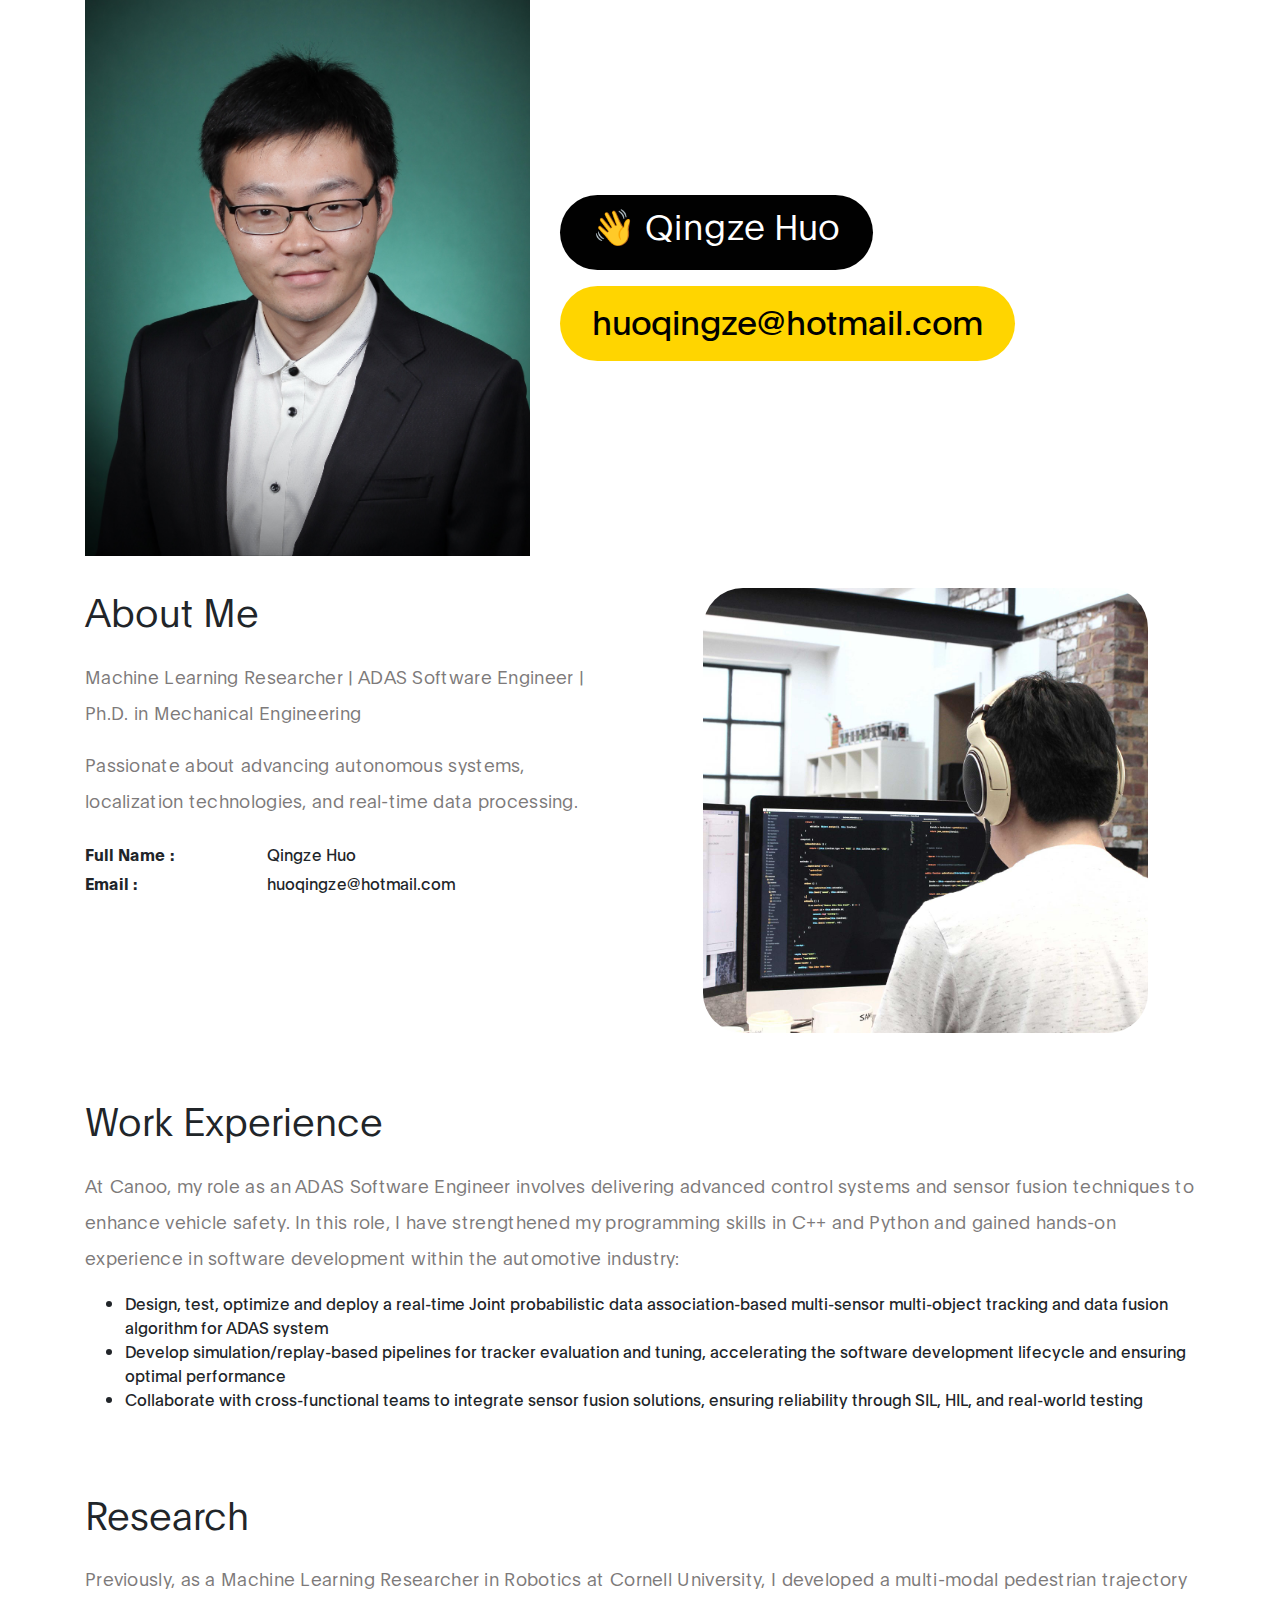
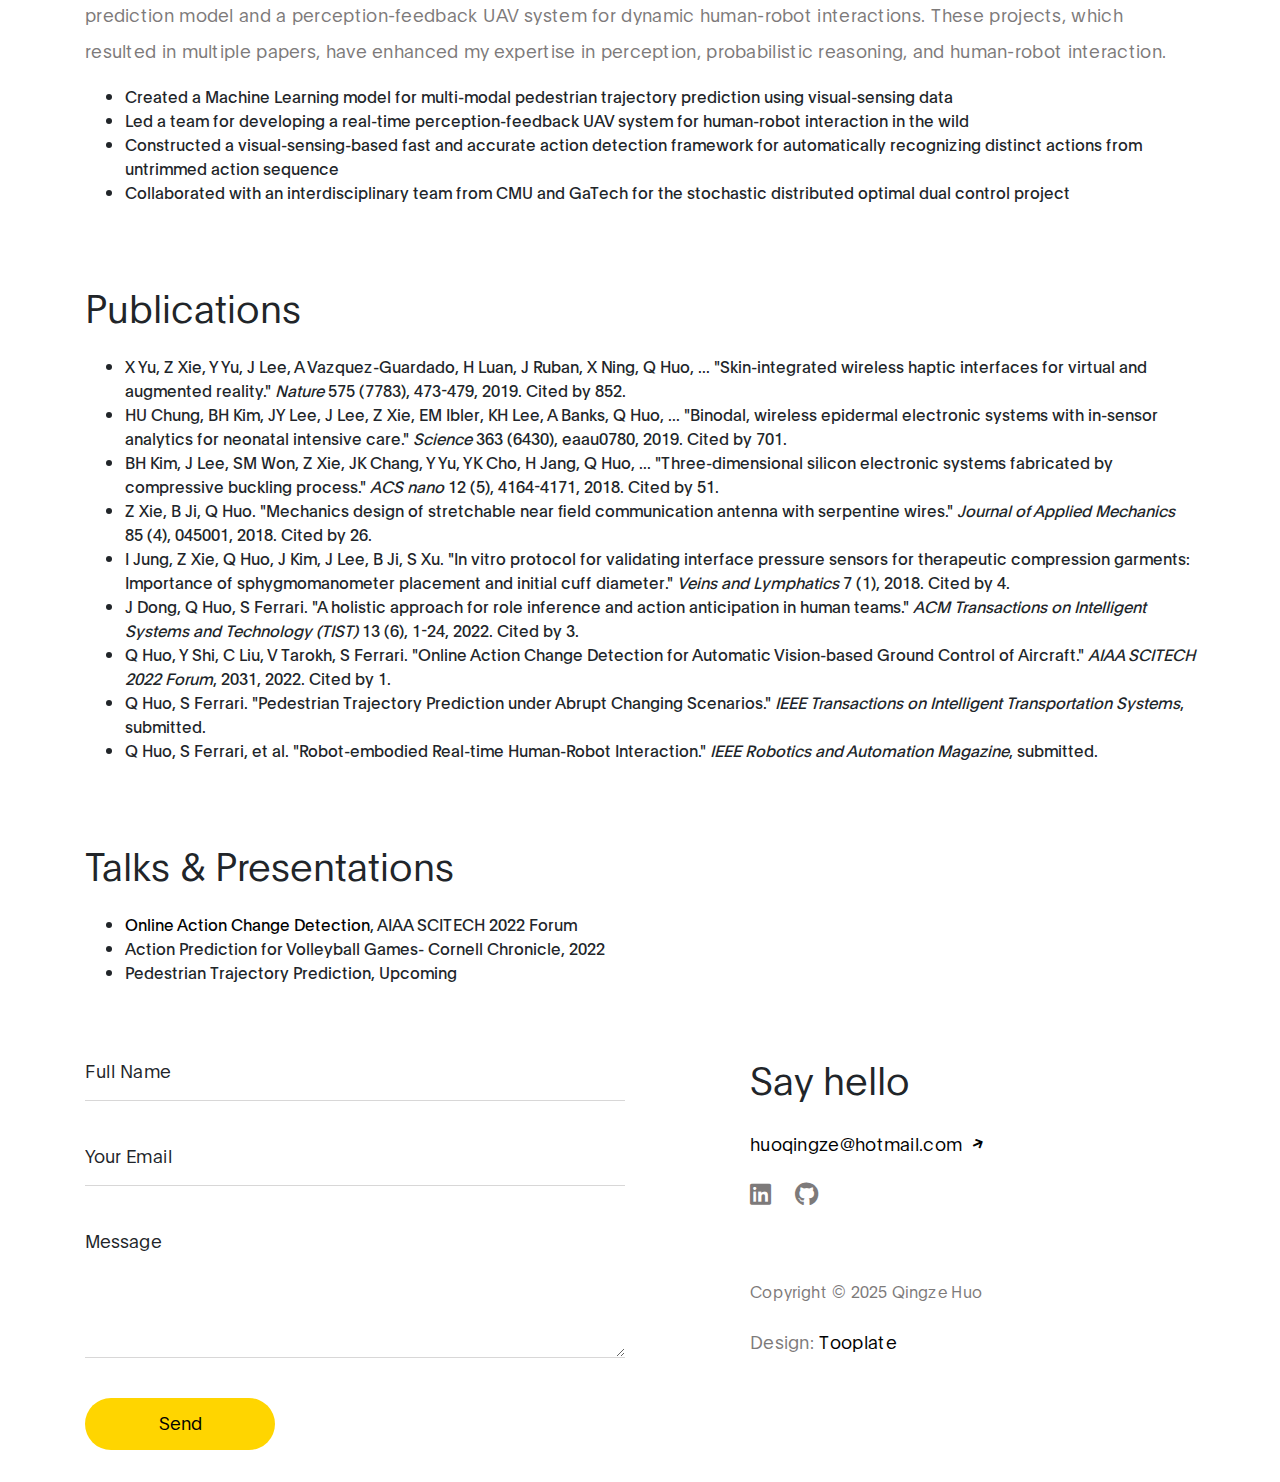
==== commit 36a957b1: "Add Talks & Presentations section to index.html with relevant links" ====
--- a/index.html
+++ b/index.html
@@ -47,7 +47,7 @@
                     </li>
                 </ul>
                 <div class="mt-lg-0 mt-3 mb-4 mb-lg-0">
-                    <a href="#" class="custom-btn btn" download>Download CV</a>
+                    <a href="resume/Resume_RSE.pdf" class="custom-btn btn" download>Download CV</a>
                 </div>
             </div>
         </div>
@@ -149,6 +149,23 @@
             </div>
         </div>
     </section>
+
+        <!-- TALKS & PRESENTATIONS -->
+        <section class="about section-padding" id="talks">
+            <div class="container">
+                <div class="row">
+                    <div class="col-lg-12 col-12">
+                        <h3 class="mb-4">Talks & Presentations</h3>
+                        <ul>
+                            <li><a href="https://video.aiaa.org/title/ce7828ac-e4fe-472a-9c3d-4e01bf0e46d5">Online Action Change Detection</a>, AIAA SCITECH 2022 Forum</li>
+                            <li><a href="https://news.cornell.edu/stories/2022/10/algorithms-predict-sports-teams-moves-80-accuracy"></a>Action Prediction for Volleyball Games- Cornell Chronicle, 2022</li>
+                            <li>Pedestrian Trajectory Prediction, Upcoming</li>
+                            <!-- Add more talks and presentations as needed -->
+                        </ul>
+                    </div>
+                </div>
+            </div>
+        </section>    
 
     <!-- CONTACT -->
     <section class="contact section-padding pt-0" id="contact">
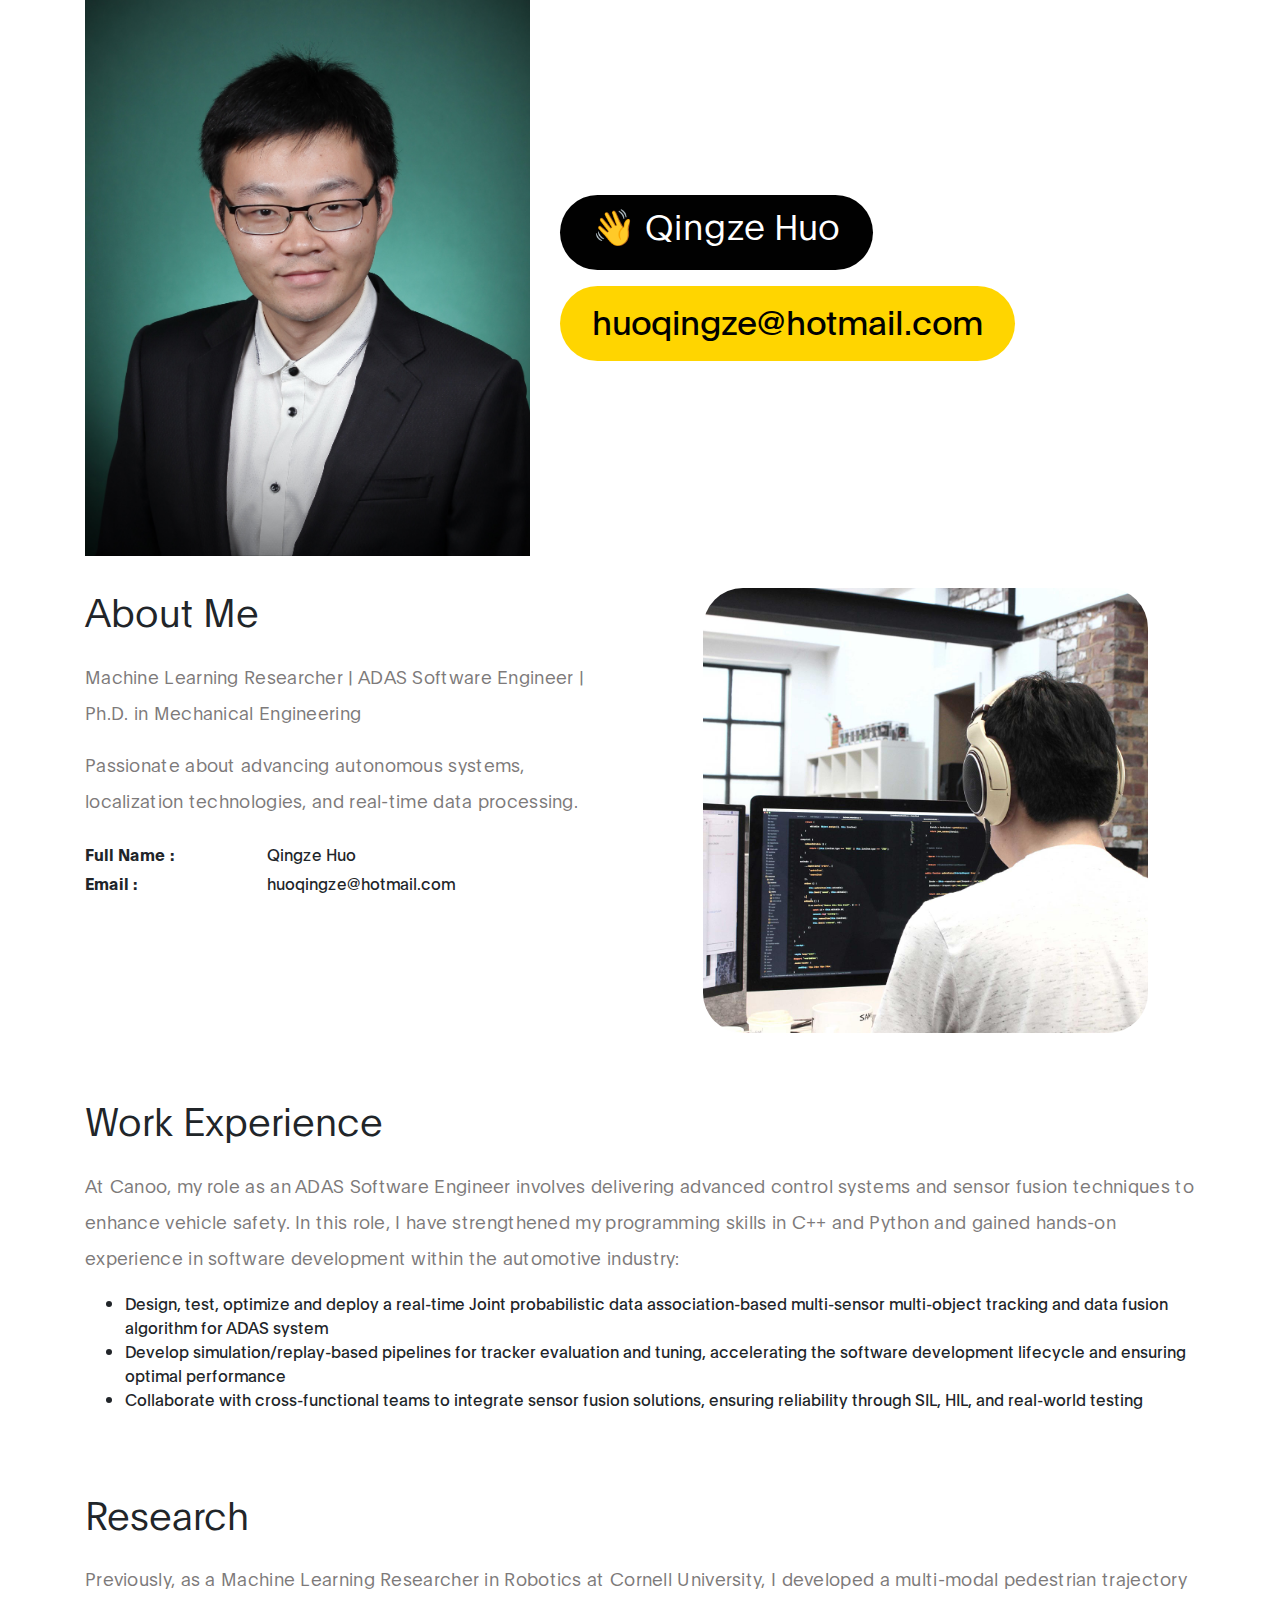
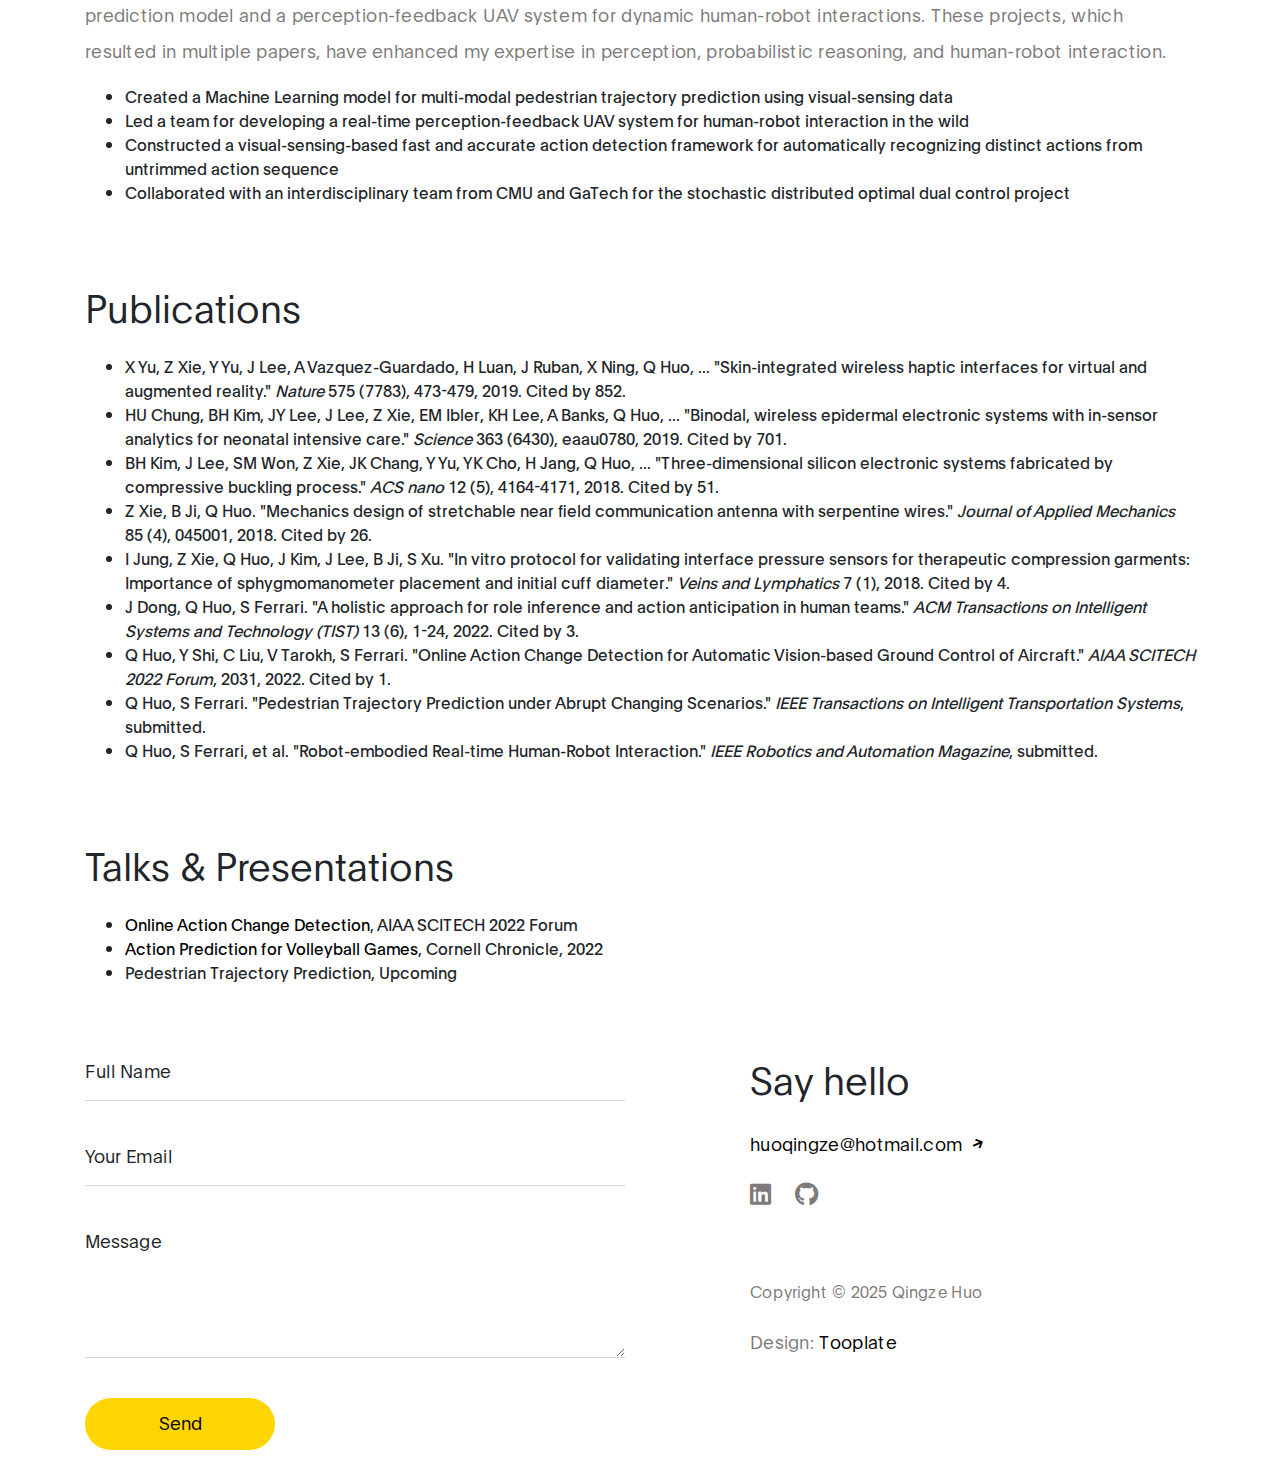
==== commit 92fcc35b: "Fix link text for Action Prediction for Volleyball Games in Talks & Presentations section" ====
--- a/index.html
+++ b/index.html
@@ -158,7 +158,7 @@
                         <h3 class="mb-4">Talks & Presentations</h3>
                         <ul>
                             <li><a href="https://video.aiaa.org/title/ce7828ac-e4fe-472a-9c3d-4e01bf0e46d5">Online Action Change Detection</a>, AIAA SCITECH 2022 Forum</li>
-                            <li><a href="https://news.cornell.edu/stories/2022/10/algorithms-predict-sports-teams-moves-80-accuracy"></a>Action Prediction for Volleyball Games- Cornell Chronicle, 2022</li>
+                            <li><a href="https://news.cornell.edu/stories/2022/10/algorithms-predict-sports-teams-moves-80-accuracy">Action Prediction for Volleyball Games</a>, Cornell Chronicle, 2022</li>
                             <li>Pedestrian Trajectory Prediction, Upcoming</li>
                             <!-- Add more talks and presentations as needed -->
                         </ul>
